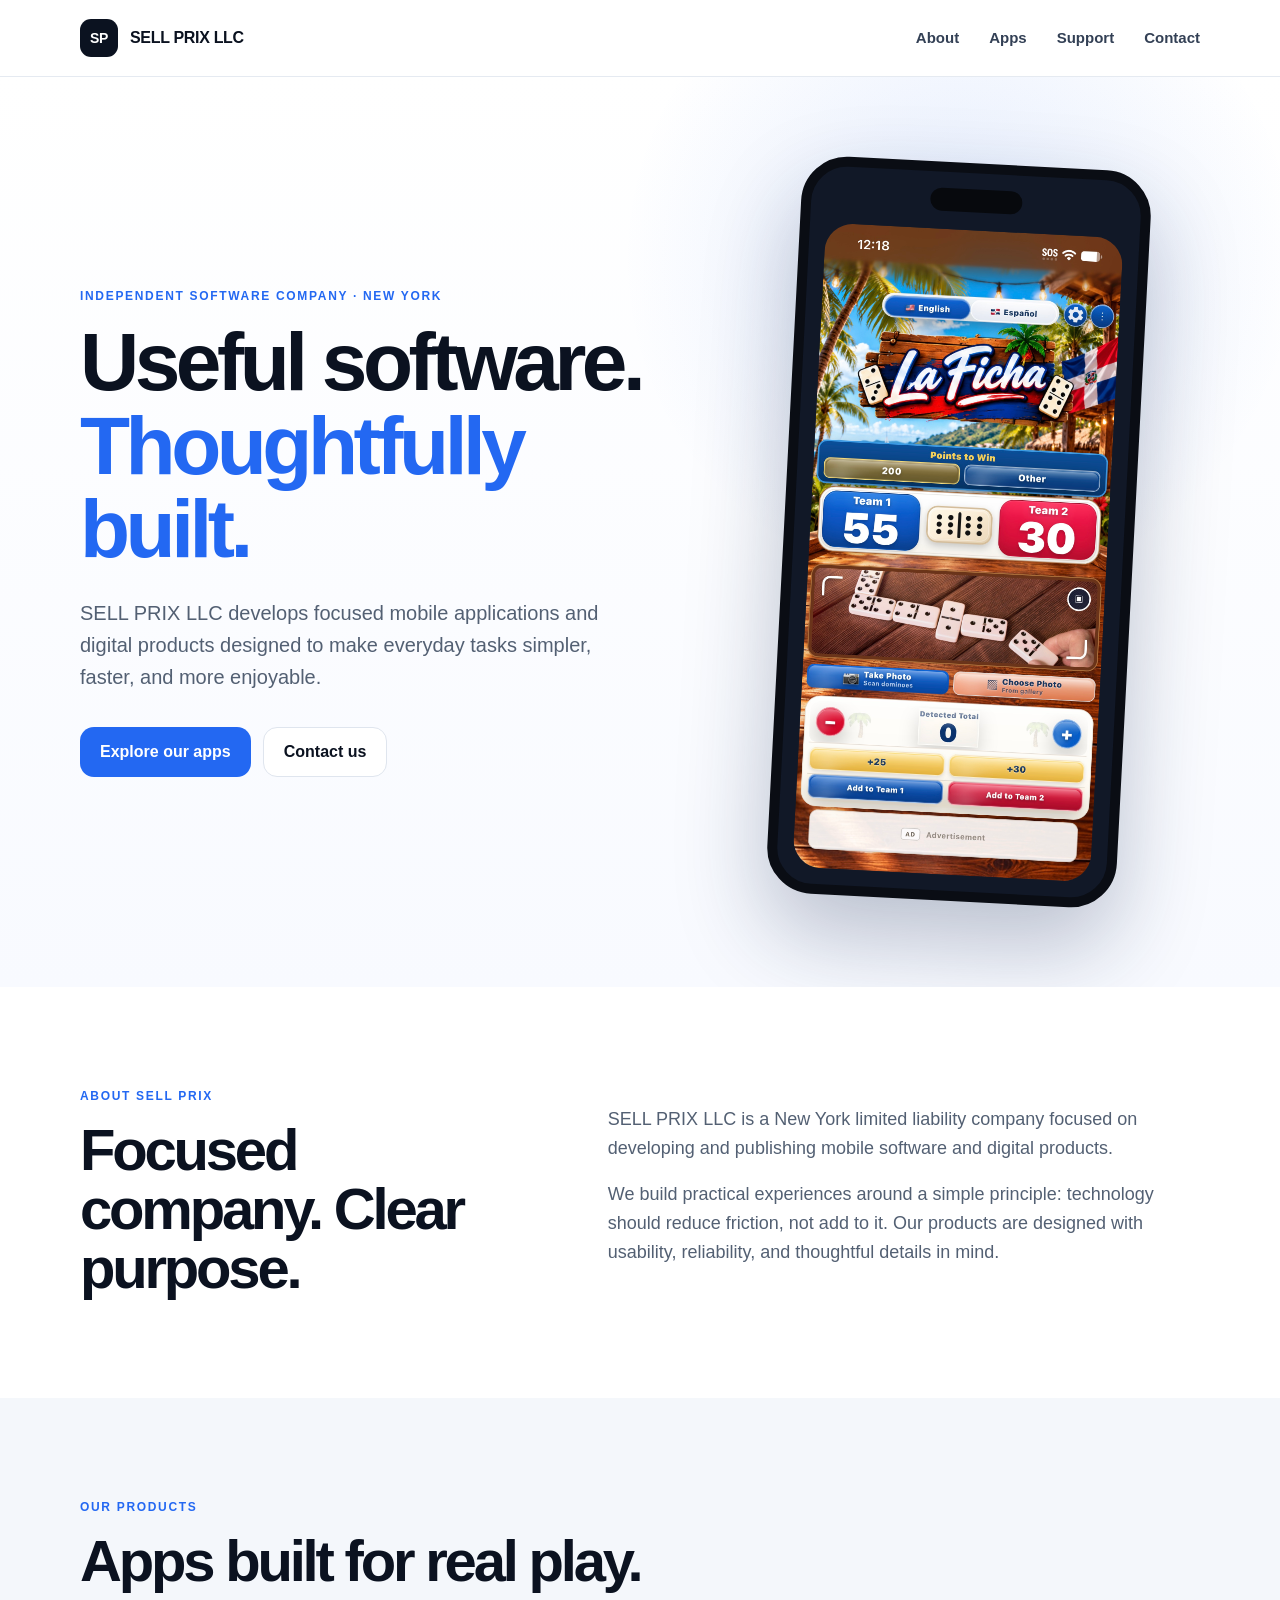
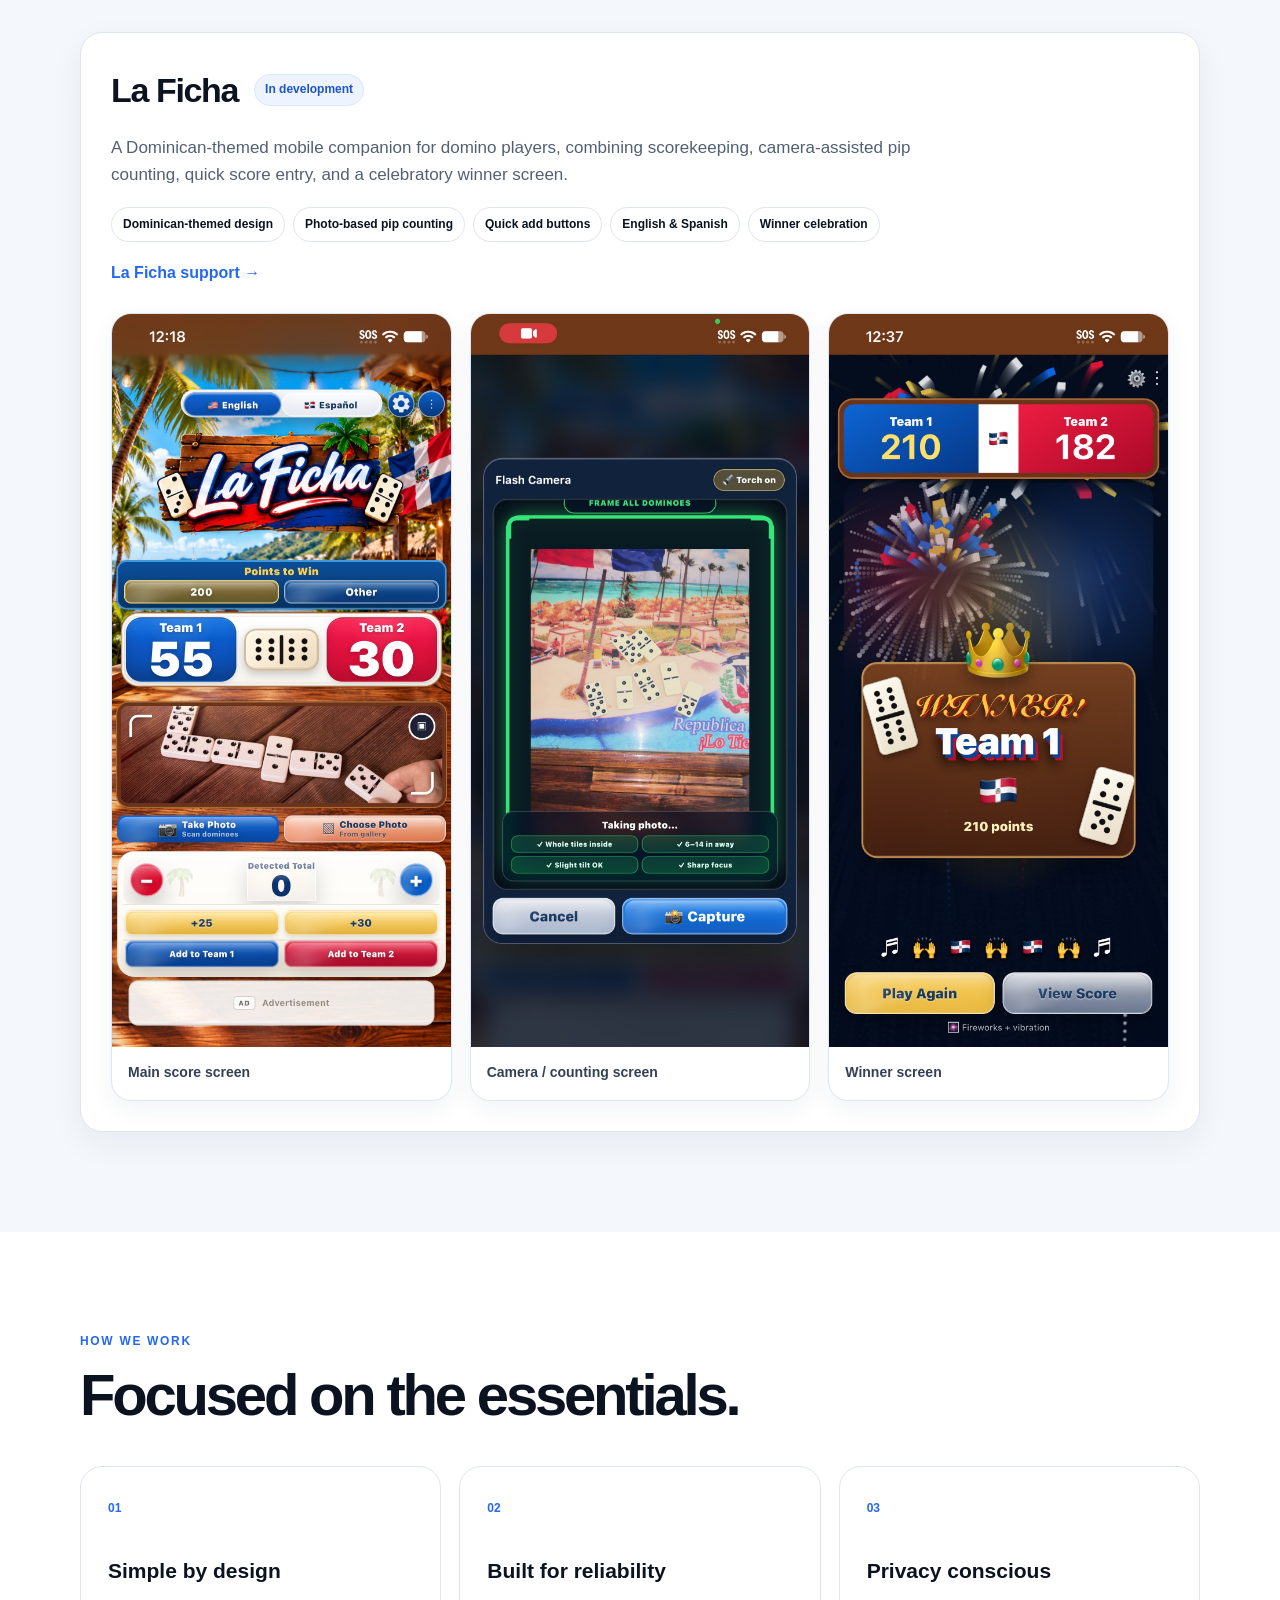
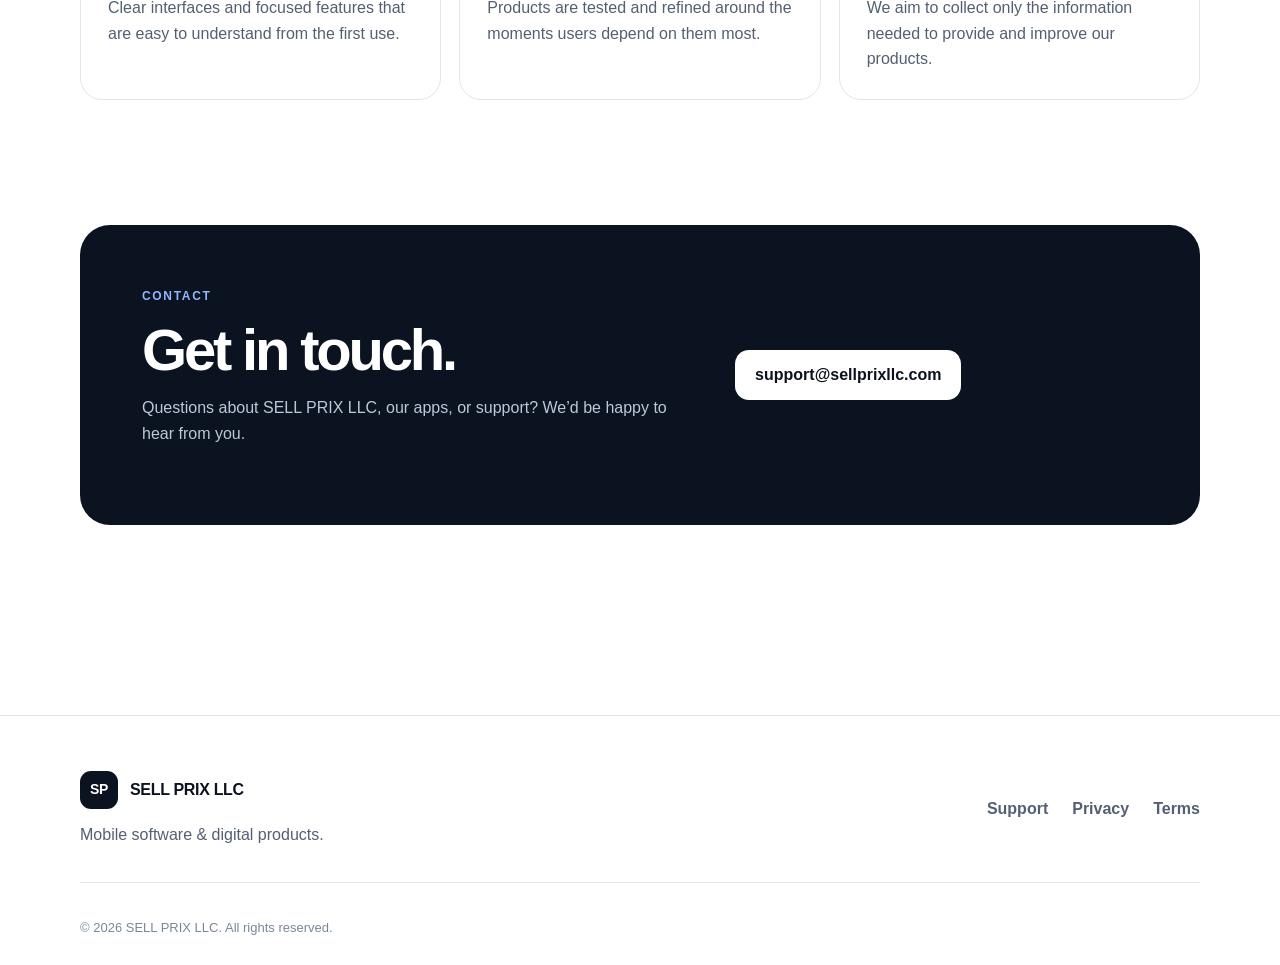
==== index.html @ 7889975c "Prepare La Ficha screenshot refresh with cache-busted image references" ====
<!doctype html>
<html lang="en">
<head>
  <meta charset="utf-8">
  <meta name="viewport" content="width=device-width, initial-scale=1">
  <meta name="description" content="SELL PRIX LLC develops focused mobile software and digital products.">
  <title>SELL PRIX LLC | Mobile Software & Digital Products</title>
  <link rel="stylesheet" href="styles.css">
</head>
<body>
  <header class="site-header">
    <div class="container nav-wrap">
      <a class="brand" href="index.html" aria-label="SELL PRIX LLC home">
        <span class="brand-mark">SP</span>
        <span>SELL PRIX LLC</span>
      </a>
      <button class="nav-toggle" aria-label="Open navigation" aria-expanded="false">☰</button>
      <nav class="nav-links" aria-label="Primary navigation">
        <a href="#about">About</a>
        <a href="#apps">Apps</a>
        <a href="support.html">Support</a>
        <a href="#contact">Contact</a>
      </nav>
    </div>
  </header>

  <main>
    <section class="hero">
      <div class="container hero-grid">
        <div>
          <p class="eyebrow">Independent software company · New York</p>
          <h1>Useful software.<br><span>Thoughtfully built.</span></h1>
          <p class="hero-copy">SELL PRIX LLC develops focused mobile applications and digital products designed to make everyday tasks simpler, faster, and more enjoyable.</p>
          <div class="hero-actions">
            <a class="button primary" href="#apps">Explore our apps</a>
            <a class="button secondary" href="#contact">Contact us</a>
          </div>
        </div>
        <div class="hero-card" aria-hidden="true">
          <div class="phone-shell">
            <div class="phone-top"></div>
            <img class="phone-screen" src="assets/la-ficha-main-score.jpeg?v=20261015" alt="La Ficha main score screen">
          </div>
        </div>
      </div>
    </section>

    <section class="section" id="about">
      <div class="container split">
        <div>
          <p class="eyebrow">About SELL PRIX</p>
          <h2>Focused company. Clear purpose.</h2>
        </div>
        <div class="prose">
          <p>SELL PRIX LLC is a New York limited liability company focused on developing and publishing mobile software and digital products.</p>
          <p>We build practical experiences around a simple principle: technology should reduce friction, not add to it. Our products are designed with usability, reliability, and thoughtful details in mind.</p>
        </div>
      </div>
    </section>

    <section class="section muted" id="apps">
      <div class="container">
        <p class="eyebrow">Our products</p>
        <h2>Apps built for real play.</h2>
        <article class="product-card product-card--full">
          <div class="product-copy">
            <div class="product-title-row">
              <h3>La Ficha</h3>
              <span class="status">In development</span>
            </div>
            <p>A Dominican-themed mobile companion for domino players, combining scorekeeping, camera-assisted pip counting, quick score entry, and a celebratory winner screen.</p>
            <div class="feature-tags">
              <span>Dominican-themed design</span>
              <span>Photo-based pip counting</span>
              <span>Quick add buttons</span>
              <span>English & Spanish</span>
              <span>Winner celebration</span>
            </div>
            <a class="text-link" href="support.html">La Ficha support →</a>
          </div>
          <div class="screenshot-grid">
            <figure class="shot-card">
              <img src="assets/la-ficha-main-score.jpeg?v=20261015" alt="La Ficha main score screen">
              <figcaption>Main score screen</figcaption>
            </figure>
            <figure class="shot-card">
              <img src="assets/la-ficha-camera.jpeg?v=20261015" alt="La Ficha camera counting screen">
              <figcaption>Camera / counting screen</figcaption>
            </figure>
            <figure class="shot-card">
              <img src="assets/la-ficha-winner.jpeg?v=20261015" alt="La Ficha winner screen">
              <figcaption>Winner screen</figcaption>
            </figure>
          </div>
        </article>
      </div>
    </section>

    <section class="section">
      <div class="container">
        <p class="eyebrow">How we work</p>
        <h2>Focused on the essentials.</h2>
        <div class="cards">
          <article class="info-card">
            <span class="card-number">01</span>
            <h3>Simple by design</h3>
            <p>Clear interfaces and focused features that are easy to understand from the first use.</p>
          </article>
          <article class="info-card">
            <span class="card-number">02</span>
            <h3>Built for reliability</h3>
            <p>Products are tested and refined around the moments users depend on them most.</p>
          </article>
          <article class="info-card">
            <span class="card-number">03</span>
            <h3>Privacy conscious</h3>
            <p>We aim to collect only the information needed to provide and improve our products.</p>
          </article>
        </div>
      </div>
    </section>

    <section class="section contact-section" id="contact">
      <div class="container contact-box">
        <div>
          <p class="eyebrow light">Contact</p>
          <h2>Get in touch.</h2>
          <p>Questions about SELL PRIX LLC, our apps, or support? We’d be happy to hear from you.</p>
        </div>
        <div class="contact-actions">
          <a class="button light-button" href="mailto:support@sellprixllc.com">support@sellprixllc.com</a>
        </div>
      </div>
    </section>
  </main>

  <footer class="site-footer">
    <div class="container footer-grid">
      <div>
        <a class="brand footer-brand" href="index.html">
          <span class="brand-mark">SP</span>
          <span>SELL PRIX LLC</span>
        </a>
        <p>Mobile software & digital products.</p>
      </div>
      <div class="footer-links">
        <a href="support.html">Support</a>
        <a href="privacy.html">Privacy</a>
        <a href="terms.html">Terms</a>
      </div>
    </div>
    <div class="container copyright">© 2026 SELL PRIX LLC. All rights reserved.</div>
  </footer>

  <script src="script.js"></script>
</body>
</html>
---- styles.css ----
:root {
  --ink: #0b1220;
  --muted-ink: #536073;
  --blue: #2368f2;
  --blue-dark: #164dc0;
  --line: #dfe5ee;
  --surface: #f4f7fb;
  --white: #ffffff;
  --radius: 22px;
}
* { box-sizing: border-box; }
html { scroll-behavior: smooth; -webkit-text-size-adjust: 100%; }
body {
  margin: 0;
  font-family: Inter, ui-sans-serif, -apple-system, BlinkMacSystemFont, "Segoe UI", sans-serif;
  color: var(--ink);
  background: var(--white);
  line-height: 1.6;
}
a { color: inherit; }
img { max-width: 100%; display: block; }
.container { width: min(1120px, calc(100% - 40px)); margin: 0 auto; }

.site-header {
  position: sticky;
  top: 0;
  z-index: 50;
  background: rgba(255,255,255,.92);
  border-bottom: 1px solid rgba(223,229,238,.8);
  backdrop-filter: blur(18px);
}
.nav-wrap { min-height: 76px; display: flex; align-items: center; justify-content: space-between; }
.brand {
  display: inline-flex; align-items: center; gap: 12px; text-decoration: none;
  font-weight: 800; letter-spacing: -.02em;
}
.brand-mark {
  width: 38px; height: 38px; border-radius: 11px; display: inline-grid; place-items: center;
  background: var(--ink); color: var(--white); font-size: 14px;
}
.nav-links { display: flex; gap: 30px; align-items: center; }
.nav-links a { text-decoration: none; color: #334055; font-weight: 650; font-size: 15px; }
.nav-links a:hover { color: var(--blue); }
.nav-toggle { display: none; border: 0; background: transparent; font-size: 25px; padding: 8px; color: var(--ink); }

.hero {
  overflow: hidden;
  background: radial-gradient(circle at 75% 20%, rgba(35,104,242,.12), transparent 28%),
              linear-gradient(180deg, #fff 0%, #f8faff 100%);
}
.hero-grid {
  min-height: 680px; display: grid; grid-template-columns: 1.08fr .92fr;
  gap: 70px; align-items: center; padding: 86px 0;
}
.eyebrow {
  margin: 0 0 14px; text-transform: uppercase; letter-spacing: .14em;
  font-size: 12px; font-weight: 800; color: var(--blue);
}
.hero h1, .section h2, .page-hero h1 {
  margin: 0; letter-spacing: -.055em; line-height: 1.02;
}
.hero h1 { max-width: 740px; font-size: clamp(48px, 7vw, 82px); }
.hero h1 span { color: var(--blue); }
.hero-copy { max-width: 680px; margin: 26px 0 0; color: var(--muted-ink); font-size: 20px; }
.hero-actions { display: flex; flex-wrap: wrap; gap: 12px; margin-top: 34px; }
.button {
  display: inline-flex; align-items: center; justify-content: center; min-height: 50px;
  padding: 0 20px; border-radius: 14px; text-decoration: none; font-weight: 750;
}
.primary { background: var(--blue); color: white; }
.secondary { background: white; border: 1px solid var(--line); color: var(--ink); }

.hero-card { display: flex; align-items: center; justify-content: center; }
.phone-shell {
  width: min(350px, 90vw); border: 10px solid #0a0d14; border-radius: 46px; padding: 16px;
  background: #111827; box-shadow: 0 40px 90px rgba(21, 39, 78, .28); transform: rotate(3deg);
}
.phone-top { width: 92px; height: 23px; border-radius: 999px; margin: 0 auto 18px; background: #07090d; }
.phone-screen {
  width: 100%;
  height: auto;
  border-radius: 28px;
  aspect-ratio: auto;
  object-fit: contain;
  object-position: top center;
  background: transparent;
}

.section { padding: 100px 0; }
.section.muted { background: var(--surface); }
.section h2 { font-size: clamp(38px, 5vw, 58px); max-width: 720px; }
.split { display: grid; grid-template-columns: .85fr 1.15fr; gap: 90px; }
.prose { color: var(--muted-ink); font-size: 18px; }

.product-card {
  margin-top: 42px; background: white; border: 1px solid var(--line); border-radius: var(--radius); padding: 30px;
  box-shadow: 0 12px 34px rgba(30,46,77,.06);
}
.product-card--full { display: grid; gap: 28px; }
.product-title-row { display: flex; gap: 16px; align-items: center; flex-wrap: wrap; }
.product-title-row h3 { margin: 0; font-size: 34px; letter-spacing: -.04em; }
.status {
  background: #edf4ff; color: #1b55c7; border: 1px solid #d9e7ff;
  border-radius: 999px; padding: 5px 10px; font-size: 12px; font-weight: 800;
}
.product-copy > p { color: var(--muted-ink); max-width: 800px; font-size: 17px; }
.feature-tags { display: flex; flex-wrap: wrap; gap: 8px; margin: 18px 0; }
.feature-tags span {
  border: 1px solid var(--line); border-radius: 999px; padding: 7px 11px;
  font-size: 12px; font-weight: 700;
}
.text-link { color: var(--blue); text-decoration: none; font-weight: 800; }

.screenshot-grid {
  display: grid;
  grid-template-columns: repeat(3, 1fr);
  gap: 18px;
}
.shot-card {
  margin: 0;
  background: #fff;
  border: 1px solid var(--line);
  border-radius: 20px;
  overflow: hidden;
  box-shadow: 0 8px 24px rgba(30,46,77,.06);
}
.shot-card img {
  width: 100%;
  height: auto;
  aspect-ratio: auto;
  object-fit: contain;
  object-position: top center;
  background: transparent;
}
.shot-card figcaption {
  padding: 14px 16px 16px;
  font-weight: 700;
  font-size: 14px;
  color: #334055;
}

.cards { margin-top: 42px; display: grid; grid-template-columns: repeat(3, 1fr); gap: 18px; }
.info-card { border: 1px solid var(--line); border-radius: var(--radius); padding: 27px; }
.card-number { font-size: 12px; font-weight: 850; color: var(--blue); }
.info-card h3 { margin: 34px 0 8px; font-size: 21px; }
.info-card p { margin: 0; color: var(--muted-ink); }

.contact-section { padding-top: 25px; }
.contact-box {
  display: grid; grid-template-columns: 1.15fr .85fr; gap: 48px; align-items: center;
  padding: 62px; border-radius: 30px; background: var(--ink); color: white;
}
.contact-box h2 { color: white; }
.contact-box p { color: #bec8d8; max-width: 610px; }
.eyebrow.light { color: #8fb7ff; }
.contact-actions { display: flex; flex-direction: column; align-items: flex-start; gap: 10px; }
.light-button { background: white; color: var(--ink); }
.contact-note { font-size: 12px; margin: 0; }

.site-footer { margin-top: 90px; padding: 55px 0 26px; border-top: 1px solid var(--line); }
.footer-grid { display: flex; justify-content: space-between; gap: 30px; }
.footer-brand { margin-bottom: 13px; }
.footer-grid p { color: var(--muted-ink); margin: 0; }
.footer-links { display: flex; gap: 24px; align-items: center; }
.footer-links a { color: var(--muted-ink); text-decoration: none; font-weight: 650; }
.copyright {
  padding-top: 35px; margin-top: 35px; border-top: 1px solid var(--line);
  color: #7b8798; font-size: 13px;
}

.page-hero { padding: 90px 0 55px; background: linear-gradient(180deg, #f8faff, #fff); }
.page-hero h1 { font-size: clamp(44px, 6vw, 70px); }
.page-hero p { max-width: 720px; color: var(--muted-ink); font-size: 18px; }
.content-page { padding: 45px 0 90px; }
.content-narrow { max-width: 820px; }
.content-narrow h2 { margin-top: 48px; font-size: 27px; letter-spacing: -.025em; }
.content-narrow p, .content-narrow li { color: #465367; }
.meta { font-size: 13px !important; color: #7b8798 !important; }
.support-grid { display: grid; grid-template-columns: repeat(2, 1fr); gap: 18px; margin-top: 34px; }
.support-card { border: 1px solid var(--line); border-radius: var(--radius); padding: 28px; }
.support-card h3 { margin-top: 0; }
.support-card p { margin-bottom: 0; color: var(--muted-ink); }

@media (max-width: 980px) {
  .screenshot-grid { grid-template-columns: 1fr; }
}

@media (max-width: 820px) {
  .nav-toggle { display: block; }
  .nav-links {
    display: none; position: absolute; top: 76px; left: 0; right: 0;
    flex-direction: column; align-items: flex-start; gap: 0; background: white;
    border-bottom: 1px solid var(--line); padding: 8px 20px 18px;
  }
  .nav-links.open { display: flex; }
  .nav-links a { width: 100%; padding: 12px 0; }
  .hero-grid { grid-template-columns: 1fr; min-height: auto; gap: 65px; padding: 70px 0; }
  .phone-shell { transform: none; }
  .split, .contact-box { grid-template-columns: 1fr; gap: 28px; }
  .cards { grid-template-columns: 1fr; }
  .contact-box { padding: 38px 28px; }
  .footer-grid { flex-direction: column; }
  .footer-links { flex-wrap: wrap; }
  .support-grid { grid-template-columns: 1fr; }
}
@media (max-width: 520px) {
  .container { width: min(100% - 28px, 1120px); }
  .hero h1 { font-size: 47px; }
  .hero-copy { font-size: 18px; }
  .section { padding: 76px 0; }
  .section h2 { font-size: 39px; }
  .product-card { padding: 20px; }
  .contact-box { width: min(100% - 20px, 1120px); }
}
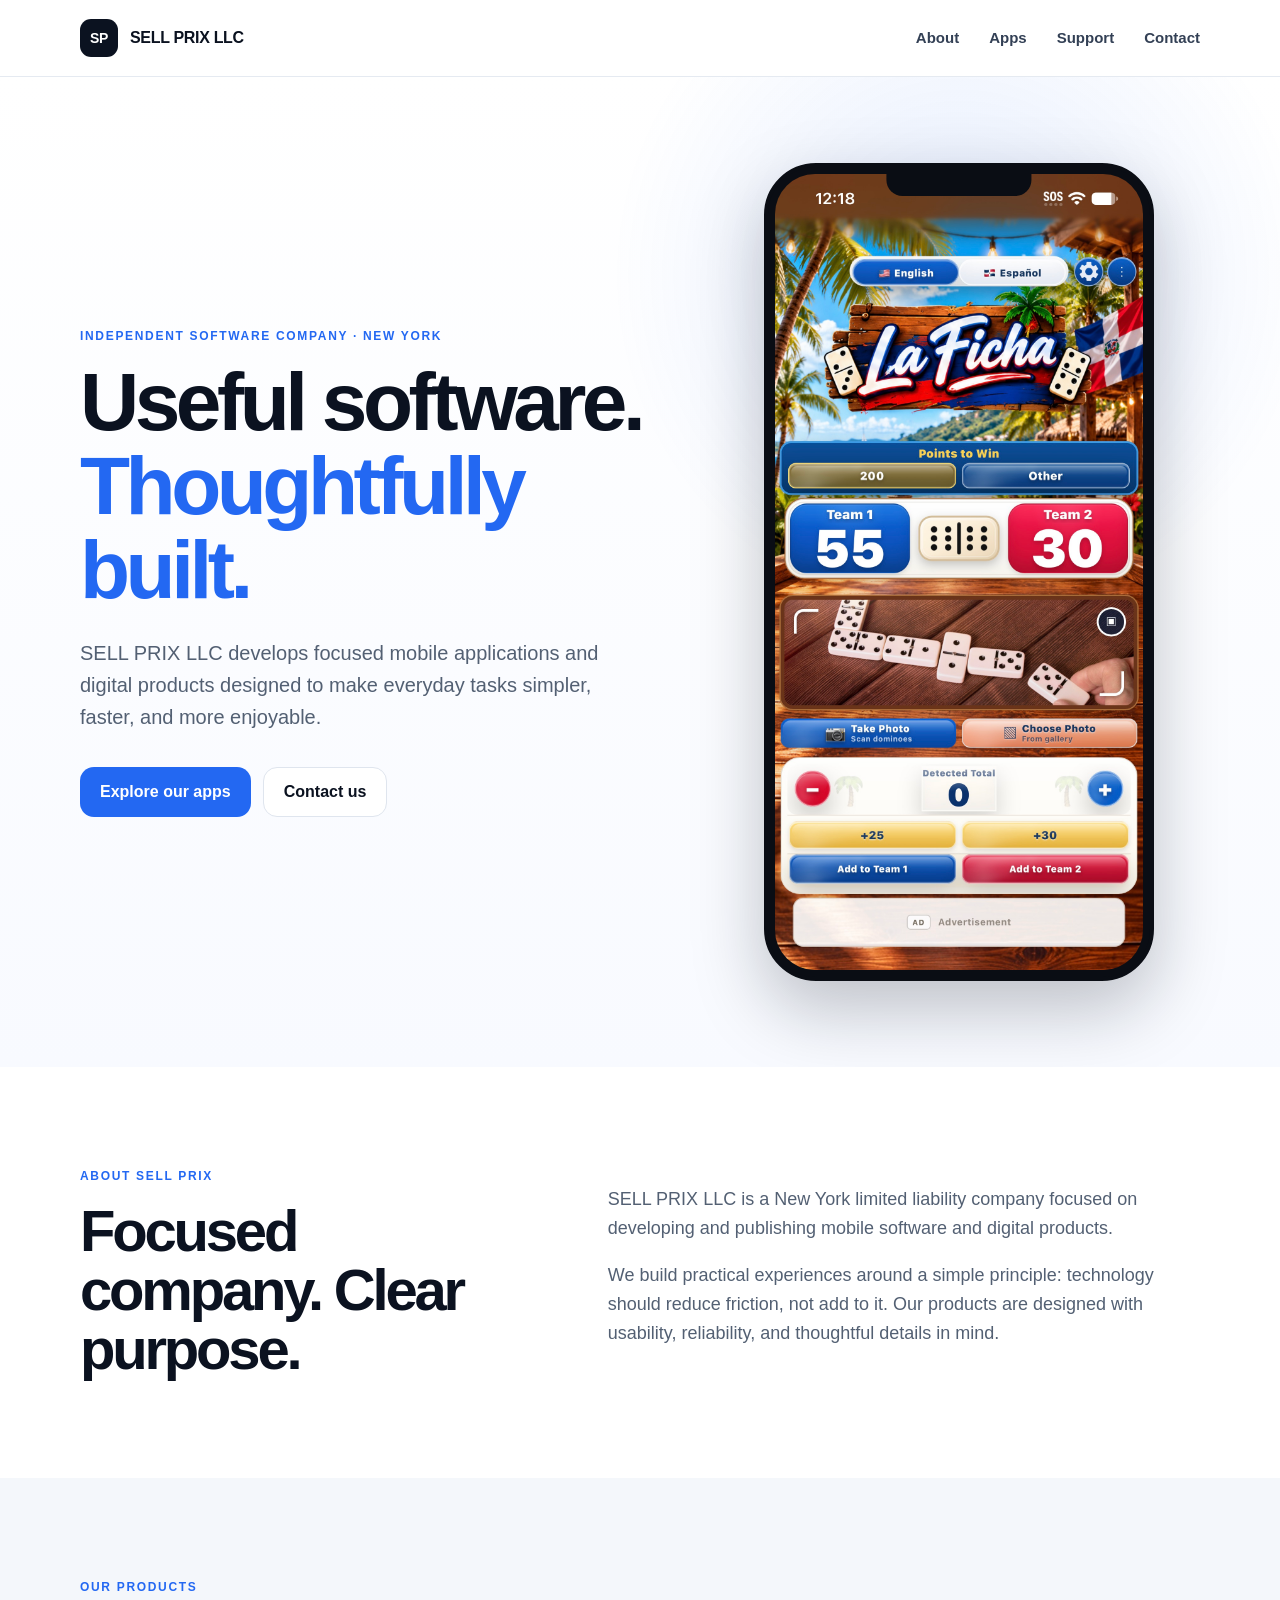
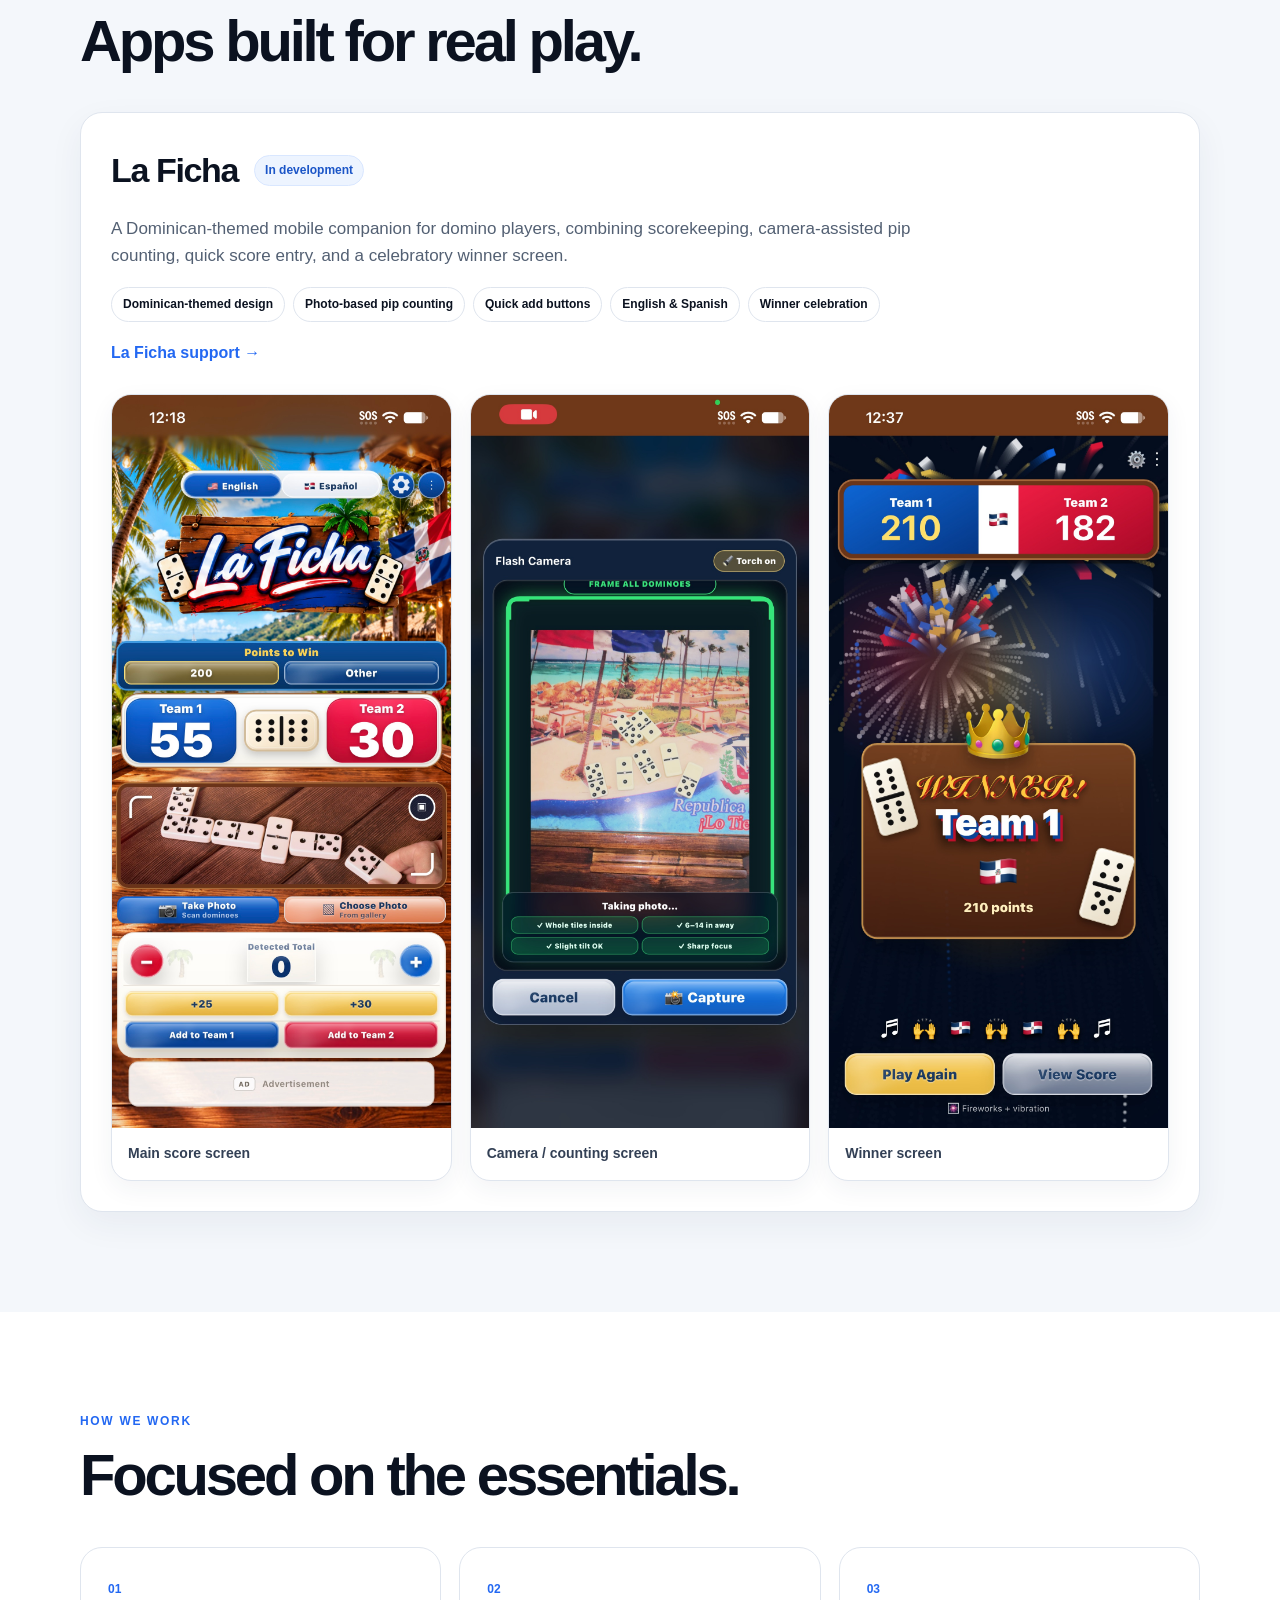
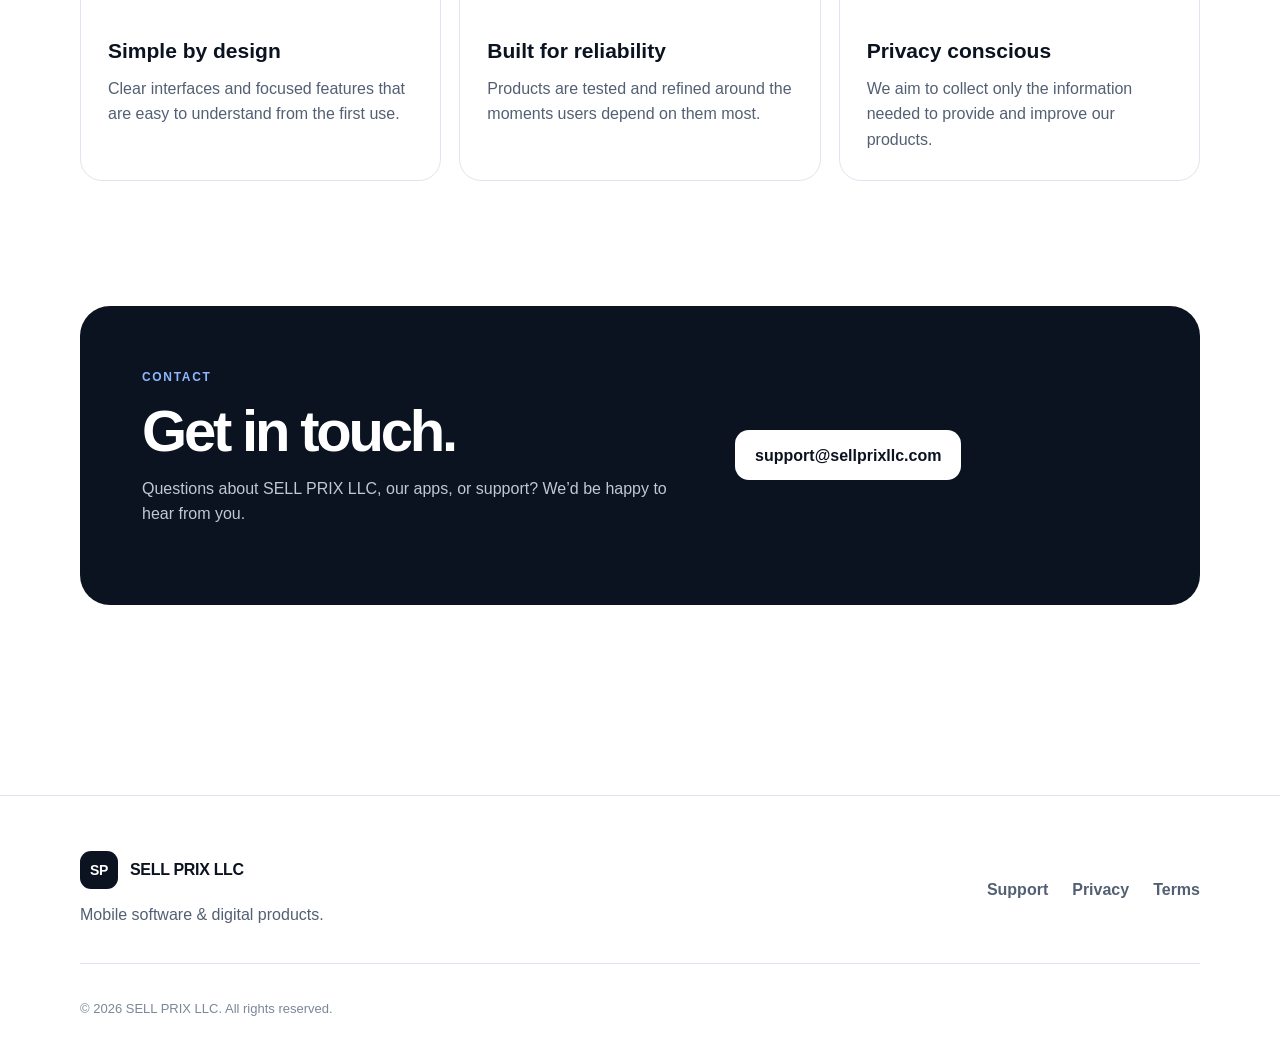
==== commit d6f9b683: "Refresh mobile CSS for improved iPhone app preview" ====
--- a/index.html
+++ b/index.html
@@ -5,7 +5,7 @@
   <meta name="viewport" content="width=device-width, initial-scale=1">
   <meta name="description" content="SELL PRIX LLC develops focused mobile software and digital products.">
   <title>SELL PRIX LLC | Mobile Software & Digital Products</title>
-  <link rel="stylesheet" href="styles.css">
+  <link rel="stylesheet" href="styles.css?v=iphone-fit-20261015">
 </head>
 <body>
   <header class="site-header">
--- a/styles.css
+++ b/styles.css
@@ -70,19 +70,40 @@
 .primary { background: var(--blue); color: white; }
 .secondary { background: white; border: 1px solid var(--line); color: var(--ink); }
 
-.hero-card { display: flex; align-items: center; justify-content: center; }
+/* iPhone preview: image fills the screen, with no artificial top or bottom gap. */
+.hero-card { display: flex; align-items: center; justify-content: center; min-width: 0; }
 .phone-shell {
-  width: min(350px, 90vw); border: 10px solid #0a0d14; border-radius: 46px; padding: 16px;
-  background: #111827; box-shadow: 0 40px 90px rgba(21, 39, 78, .28); transform: rotate(3deg);
-}
-.phone-top { width: 92px; height: 23px; border-radius: 999px; margin: 0 auto 18px; background: #07090d; }
+  position: relative;
+  width: min(390px, calc(100vw - 36px));
+  padding: 7px;
+  border: 4px solid #0a0d14;
+  border-radius: 52px;
+  background: #0a0d14;
+  box-shadow: 0 28px 70px rgba(11, 18, 32, .25);
+  overflow: hidden;
+  transform: none;
+}
+.phone-top {
+  position: absolute;
+  z-index: 2;
+  top: 7px;
+  left: 50%;
+  width: 38%;
+  height: 22px;
+  margin: 0;
+  transform: translateX(-50%);
+  border-radius: 0 0 16px 16px;
+  background: #0a0d14;
+  pointer-events: none;
+}
 .phone-screen {
+  display: block;
   width: 100%;
+  max-width: none;
   height: auto;
-  border-radius: 28px;
-  aspect-ratio: auto;
+  border-radius: 40px;
   object-fit: contain;
-  object-position: top center;
+  object-position: center;
   background: transparent;
 }
 
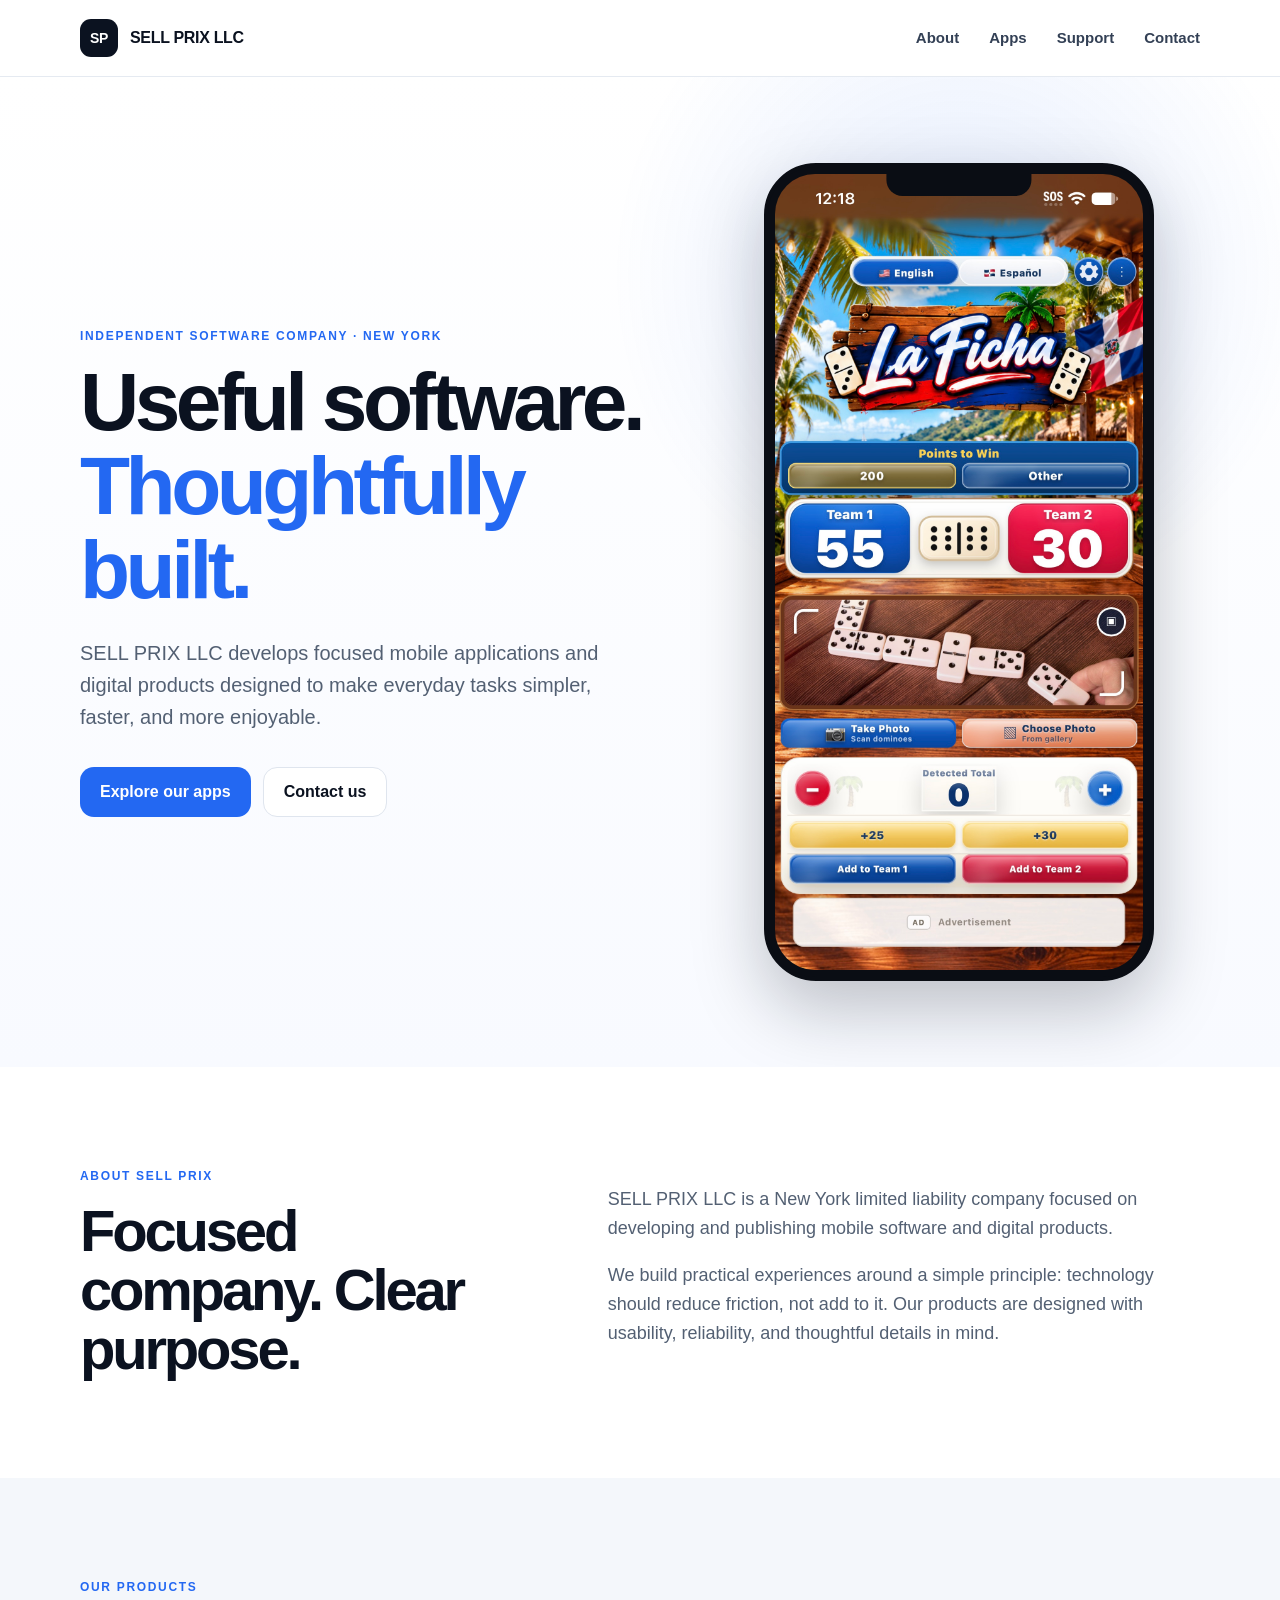
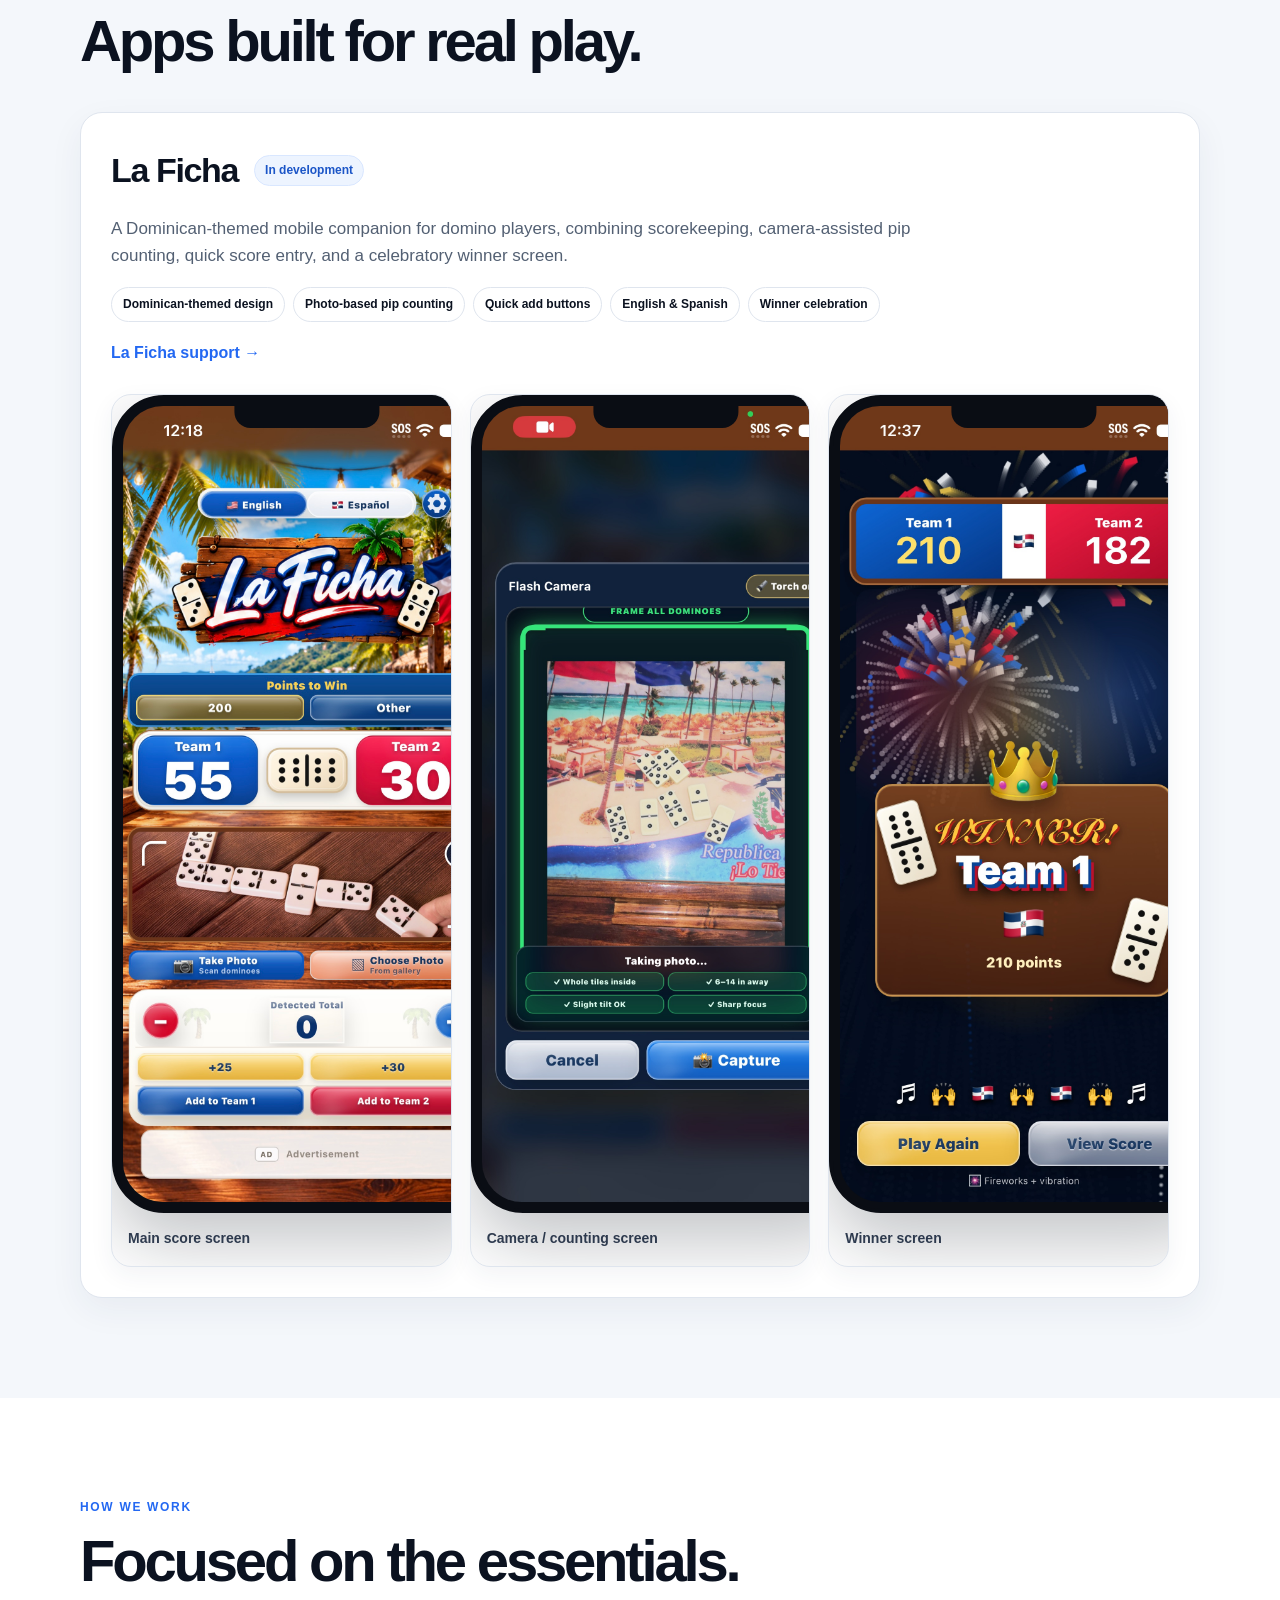
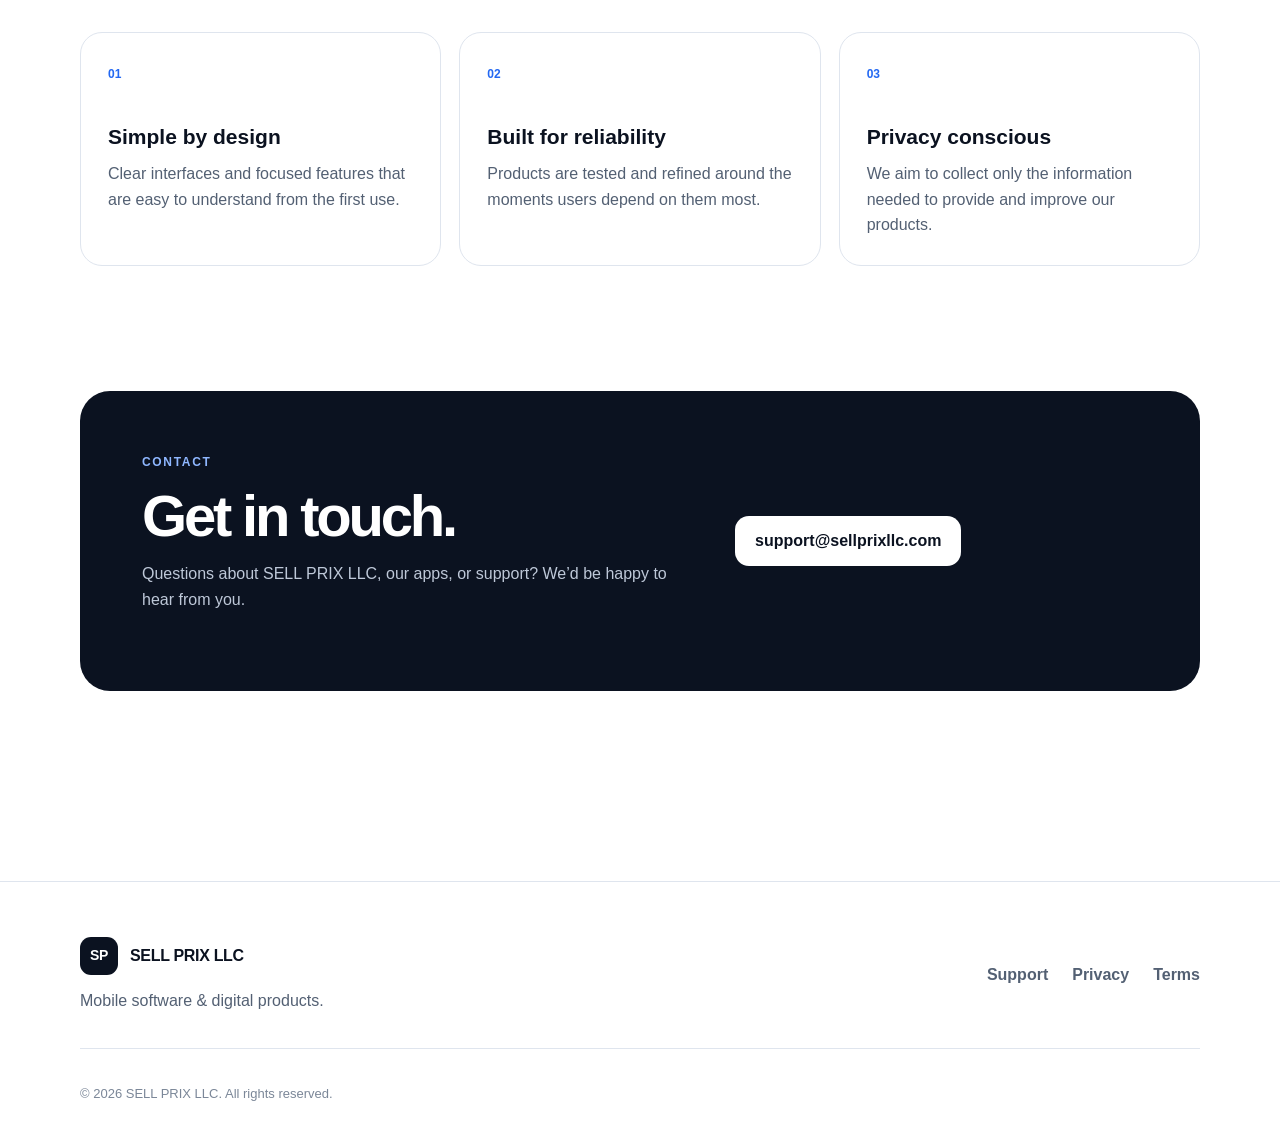
==== commit d65d85e4: "Apply matching iPhone frames to La Ficha screenshot gallery" ====
--- a/index.html
+++ b/index.html
@@ -5,7 +5,7 @@
   <meta name="viewport" content="width=device-width, initial-scale=1">
   <meta name="description" content="SELL PRIX LLC develops focused mobile software and digital products.">
   <title>SELL PRIX LLC | Mobile Software & Digital Products</title>
-  <link rel="stylesheet" href="styles.css?v=iphone-fit-20261015">
+  <link rel="stylesheet" href="styles.css?v=iphone-gallery-20261015">
 </head>
 <body>
   <header class="site-header">
@@ -80,15 +80,24 @@
           </div>
           <div class="screenshot-grid">
             <figure class="shot-card">
-              <img src="assets/la-ficha-main-score.jpeg?v=20261015" alt="La Ficha main score screen">
+              <div class="phone-shell shot-phone">
+                <div class="phone-top" aria-hidden="true"></div>
+                <img class="phone-screen" src="assets/la-ficha-main-score.jpeg?v=20261015" alt="La Ficha main score screen">
+              </div>
               <figcaption>Main score screen</figcaption>
             </figure>
             <figure class="shot-card">
-              <img src="assets/la-ficha-camera.jpeg?v=20261015" alt="La Ficha camera counting screen">
+              <div class="phone-shell shot-phone">
+                <div class="phone-top" aria-hidden="true"></div>
+                <img class="phone-screen" src="assets/la-ficha-camera.jpeg?v=20261015" alt="La Ficha camera counting screen">
+              </div>
               <figcaption>Camera / counting screen</figcaption>
             </figure>
             <figure class="shot-card">
-              <img src="assets/la-ficha-winner.jpeg?v=20261015" alt="La Ficha winner screen">
+              <div class="phone-shell shot-phone">
+                <div class="phone-top" aria-hidden="true"></div>
+                <img class="phone-screen" src="assets/la-ficha-winner.jpeg?v=20261015" alt="La Ficha winner screen">
+              </div>
               <figcaption>Winner screen</figcaption>
             </figure>
           </div>
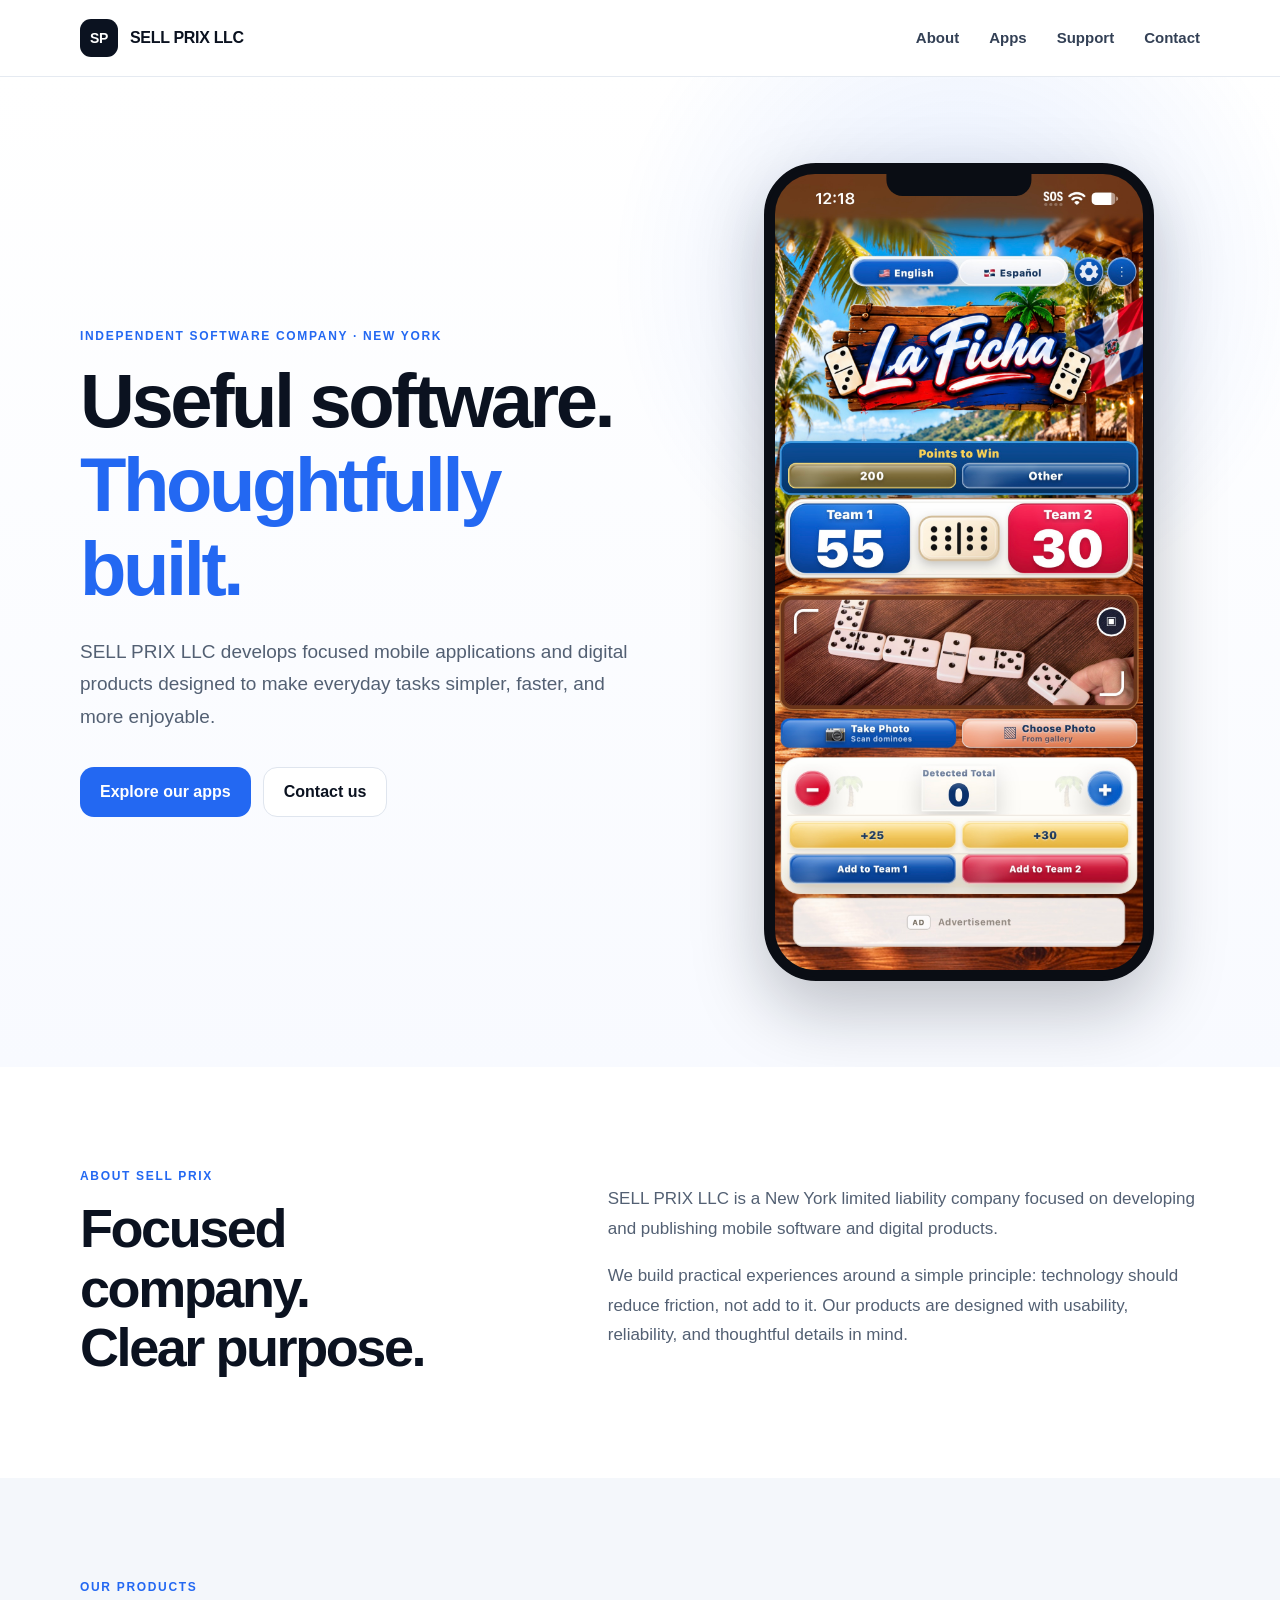
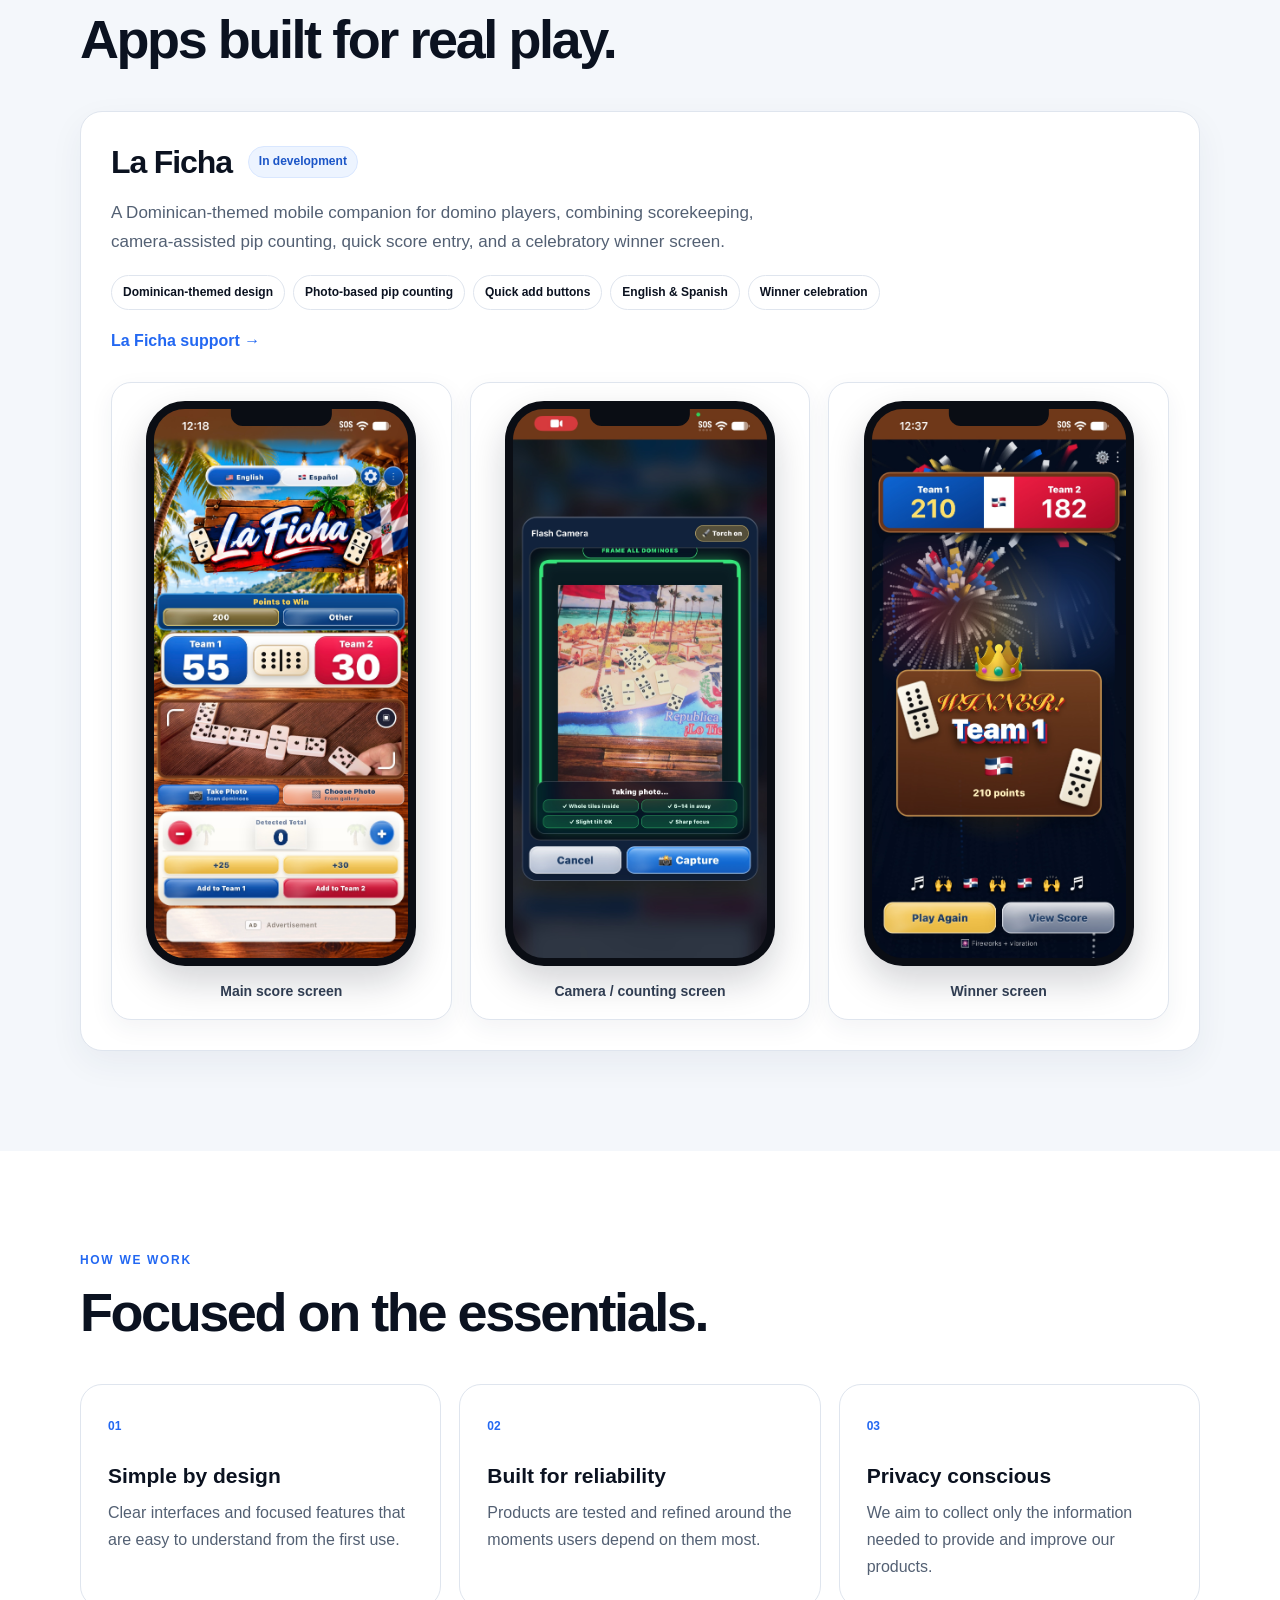
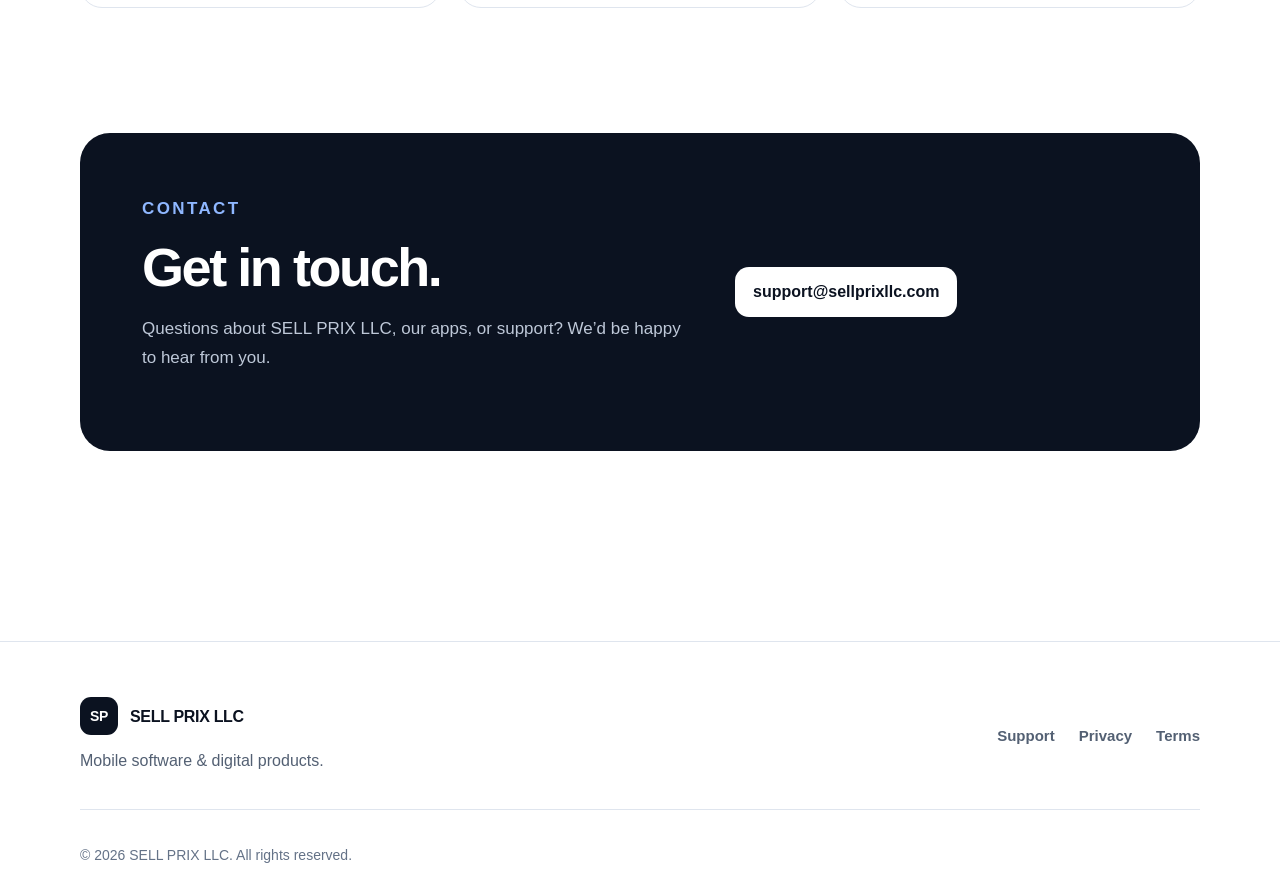
==== commit ac87a691: "Apply consistent typography stylesheet across all Sell Prix pages" ====
--- a/index.html
+++ b/index.html
@@ -5,7 +5,7 @@
   <meta name="viewport" content="width=device-width, initial-scale=1">
   <meta name="description" content="SELL PRIX LLC develops focused mobile software and digital products.">
   <title>SELL PRIX LLC | Mobile Software & Digital Products</title>
-  <link rel="stylesheet" href="styles.css?v=iphone-gallery-20261015">
+  <link rel="stylesheet" href="styles.css?v=type-polish-20261015">
 </head>
 <body>
   <header class="site-header">
--- a/styles.css
+++ b/styles.css
@@ -9,7 +9,7 @@
   --radius: 22px;
 }
 * { box-sizing: border-box; }
-html { scroll-behavior: smooth; -webkit-text-size-adjust: 100%; }
+html { scroll-behavior: smooth; scroll-padding-top: 96px; -webkit-text-size-adjust: 100%; }
 body {
   margin: 0;
   font-family: Inter, ui-sans-serif, -apple-system, BlinkMacSystemFont, "Segoe UI", sans-serif;
@@ -18,6 +18,7 @@
   line-height: 1.6;
 }
 a { color: inherit; }
+h1, h2, h3 { text-wrap: balance; }
 img { max-width: 100%; display: block; }
 .container { width: min(1120px, calc(100% - 40px)); margin: 0 auto; }
 
@@ -32,7 +33,7 @@
 .nav-wrap { min-height: 76px; display: flex; align-items: center; justify-content: space-between; }
 .brand {
   display: inline-flex; align-items: center; gap: 12px; text-decoration: none;
-  font-weight: 800; letter-spacing: -.02em;
+  font-weight: 800; letter-spacing: -.02em; line-height: 1.2;
 }
 .brand-mark {
   width: 38px; height: 38px; border-radius: 11px; display: inline-grid; place-items: center;
@@ -54,14 +55,14 @@
 }
 .eyebrow {
   margin: 0 0 14px; text-transform: uppercase; letter-spacing: .14em;
-  font-size: 12px; font-weight: 800; color: var(--blue);
+  font-size: 12px; font-weight: 800; color: var(--blue); line-height: 1.5;
 }
 .hero h1, .section h2, .page-hero h1 {
-  margin: 0; letter-spacing: -.055em; line-height: 1.02;
-}
-.hero h1 { max-width: 740px; font-size: clamp(48px, 7vw, 82px); }
+  margin: 0; letter-spacing: -.045em; line-height: 1.1;
+}
+.hero h1 { max-width: 740px; font-size: clamp(42px, 6.6vw, 76px); }
 .hero h1 span { color: var(--blue); }
-.hero-copy { max-width: 680px; margin: 26px 0 0; color: var(--muted-ink); font-size: 20px; }
+.hero-copy { max-width: 62ch; margin: 26px 0 0; color: var(--muted-ink); font-size: clamp(17px, 1.7vw, 19px); line-height: 1.7; }
 .hero-actions { display: flex; flex-wrap: wrap; gap: 12px; margin-top: 34px; }
 .button {
   display: inline-flex; align-items: center; justify-content: center; min-height: 50px;
@@ -109,9 +110,9 @@
 
 .section { padding: 100px 0; }
 .section.muted { background: var(--surface); }
-.section h2 { font-size: clamp(38px, 5vw, 58px); max-width: 720px; }
+.section h2 { font-size: clamp(34px, 4.6vw, 54px); max-width: 720px; }
 .split { display: grid; grid-template-columns: .85fr 1.15fr; gap: 90px; }
-.prose { color: var(--muted-ink); font-size: 18px; }
+.prose { color: var(--muted-ink); font-size: 17px; line-height: 1.75; }
 
 .product-card {
   margin-top: 42px; background: white; border: 1px solid var(--line); border-radius: var(--radius); padding: 30px;
@@ -119,12 +120,12 @@
 }
 .product-card--full { display: grid; gap: 28px; }
 .product-title-row { display: flex; gap: 16px; align-items: center; flex-wrap: wrap; }
-.product-title-row h3 { margin: 0; font-size: 34px; letter-spacing: -.04em; }
+.product-title-row h3 { margin: 0; font-size: 32px; letter-spacing: -.035em; line-height: 1.25; }
 .status {
   background: #edf4ff; color: #1b55c7; border: 1px solid #d9e7ff;
   border-radius: 999px; padding: 5px 10px; font-size: 12px; font-weight: 800;
 }
-.product-copy > p { color: var(--muted-ink); max-width: 800px; font-size: 17px; }
+.product-copy > p { color: var(--muted-ink); max-width: 75ch; font-size: 17px; line-height: 1.7; }
 .feature-tags { display: flex; flex-wrap: wrap; gap: 8px; margin: 18px 0; }
 .feature-tags span {
   border: 1px solid var(--line); border-radius: 999px; padding: 7px 11px;
@@ -160,11 +161,40 @@
   color: #334055;
 }
 
+/* Match the homepage iPhone mockup on all three La Ficha gallery screenshots. */
+.shot-card {
+  display: flex;
+  flex-direction: column;
+  align-items: center;
+  padding: 18px 12px 0;
+  min-width: 0;
+}
+.shot-phone.phone-shell {
+  width: min(100%, 270px);
+  padding: 5px;
+  border-width: 3px;
+  border-radius: 39px;
+  box-shadow: 0 16px 36px rgba(11, 18, 32, .18);
+  flex: 0 0 auto;
+}
+.shot-phone .phone-top {
+  top: 5px;
+  height: 17px;
+  border-radius: 0 0 12px 12px;
+}
+.shot-phone .phone-screen {
+  border-radius: 31px;
+}
+.shot-card figcaption {
+  width: 100%;
+  text-align: center;
+}
+
 .cards { margin-top: 42px; display: grid; grid-template-columns: repeat(3, 1fr); gap: 18px; }
 .info-card { border: 1px solid var(--line); border-radius: var(--radius); padding: 27px; }
 .card-number { font-size: 12px; font-weight: 850; color: var(--blue); }
-.info-card h3 { margin: 34px 0 8px; font-size: 21px; }
-.info-card p { margin: 0; color: var(--muted-ink); }
+.info-card h3 { margin: 24px 0 10px; font-size: 21px; line-height: 1.3; }
+.info-card p { margin: 0; color: var(--muted-ink); font-size: 16px; line-height: 1.7; }
 
 .contact-section { padding-top: 25px; }
 .contact-box {
@@ -172,35 +202,35 @@
   padding: 62px; border-radius: 30px; background: var(--ink); color: white;
 }
 .contact-box h2 { color: white; }
-.contact-box p { color: #bec8d8; max-width: 610px; }
+.contact-box p { color: #bec8d8; max-width: 60ch; font-size: 17px; line-height: 1.7; }
 .eyebrow.light { color: #8fb7ff; }
-.contact-actions { display: flex; flex-direction: column; align-items: flex-start; gap: 10px; }
-.light-button { background: white; color: var(--ink); }
+.contact-actions { display: flex; flex-direction: column; align-items: flex-start; gap: 10px; min-width: 0; }
+.light-button { background: white; color: var(--ink); max-width: 100%; padding: 12px 18px; min-width: 0; font-size: 16px; line-height: 1.4; text-align: center; white-space: normal; overflow-wrap: anywhere; }
 .contact-note { font-size: 12px; margin: 0; }
 
 .site-footer { margin-top: 90px; padding: 55px 0 26px; border-top: 1px solid var(--line); }
 .footer-grid { display: flex; justify-content: space-between; gap: 30px; }
 .footer-brand { margin-bottom: 13px; }
 .footer-grid p { color: var(--muted-ink); margin: 0; }
-.footer-links { display: flex; gap: 24px; align-items: center; }
+.footer-links { display: flex; gap: 24px; align-items: center; flex-wrap: wrap; font-size: 15px; line-height: 1.5; }
 .footer-links a { color: var(--muted-ink); text-decoration: none; font-weight: 650; }
 .copyright {
   padding-top: 35px; margin-top: 35px; border-top: 1px solid var(--line);
-  color: #7b8798; font-size: 13px;
+  color: #647287; font-size: 14px; line-height: 1.5;
 }
 
 .page-hero { padding: 90px 0 55px; background: linear-gradient(180deg, #f8faff, #fff); }
-.page-hero h1 { font-size: clamp(44px, 6vw, 70px); }
-.page-hero p { max-width: 720px; color: var(--muted-ink); font-size: 18px; }
+.page-hero h1 { font-size: clamp(38px, 5.2vw, 66px); }
+.page-hero p { max-width: 67ch; color: var(--muted-ink); font-size: clamp(16px, 1.6vw, 18px); line-height: 1.7; }
 .content-page { padding: 45px 0 90px; }
-.content-narrow { max-width: 820px; }
-.content-narrow h2 { margin-top: 48px; font-size: 27px; letter-spacing: -.025em; }
-.content-narrow p, .content-narrow li { color: #465367; }
-.meta { font-size: 13px !important; color: #7b8798 !important; }
+.content-narrow { max-width: 760px; }
+.content-narrow h2 { margin: 44px 0 12px; font-size: clamp(22px, 2.4vw, 26px); line-height: 1.3; letter-spacing: -.02em; }
+.content-narrow p, .content-narrow li { color: #465367; font-size: 16px; line-height: 1.75; overflow-wrap: anywhere; }
+.meta { font-size: 14px !important; color: #647287 !important; }
 .support-grid { display: grid; grid-template-columns: repeat(2, 1fr); gap: 18px; margin-top: 34px; }
 .support-card { border: 1px solid var(--line); border-radius: var(--radius); padding: 28px; }
-.support-card h3 { margin-top: 0; }
-.support-card p { margin-bottom: 0; color: var(--muted-ink); }
+.support-card h3 { margin: 0 0 12px; font-size: 22px; line-height: 1.3; }
+.support-card p { margin: 0; color: var(--muted-ink); font-size: 16px; line-height: 1.7; overflow-wrap: anywhere; }
 
 @media (max-width: 980px) {
   .screenshot-grid { grid-template-columns: 1fr; }
@@ -226,10 +256,13 @@
 }
 @media (max-width: 520px) {
   .container { width: min(100% - 28px, 1120px); }
-  .hero h1 { font-size: 47px; }
-  .hero-copy { font-size: 18px; }
+  .hero h1 { font-size: clamp(36px, 10.1vw, 47px); }
+  .hero-copy { font-size: 17px; }
   .section { padding: 76px 0; }
-  .section h2 { font-size: 39px; }
+  .section h2 { font-size: clamp(31px, 8.3vw, 39px); }
   .product-card { padding: 20px; }
-  .contact-box { width: min(100% - 20px, 1120px); }
-}
+  .contact-box { width: min(100% - 20px, 1120px); padding: 34px 24px; }
+  .page-hero { padding: 64px 0 42px; }
+  .page-hero h1 { font-size: clamp(34px, 9vw, 42px); }
+  .content-narrow h2 { margin-top: 34px; font-size: 23px; }
+}
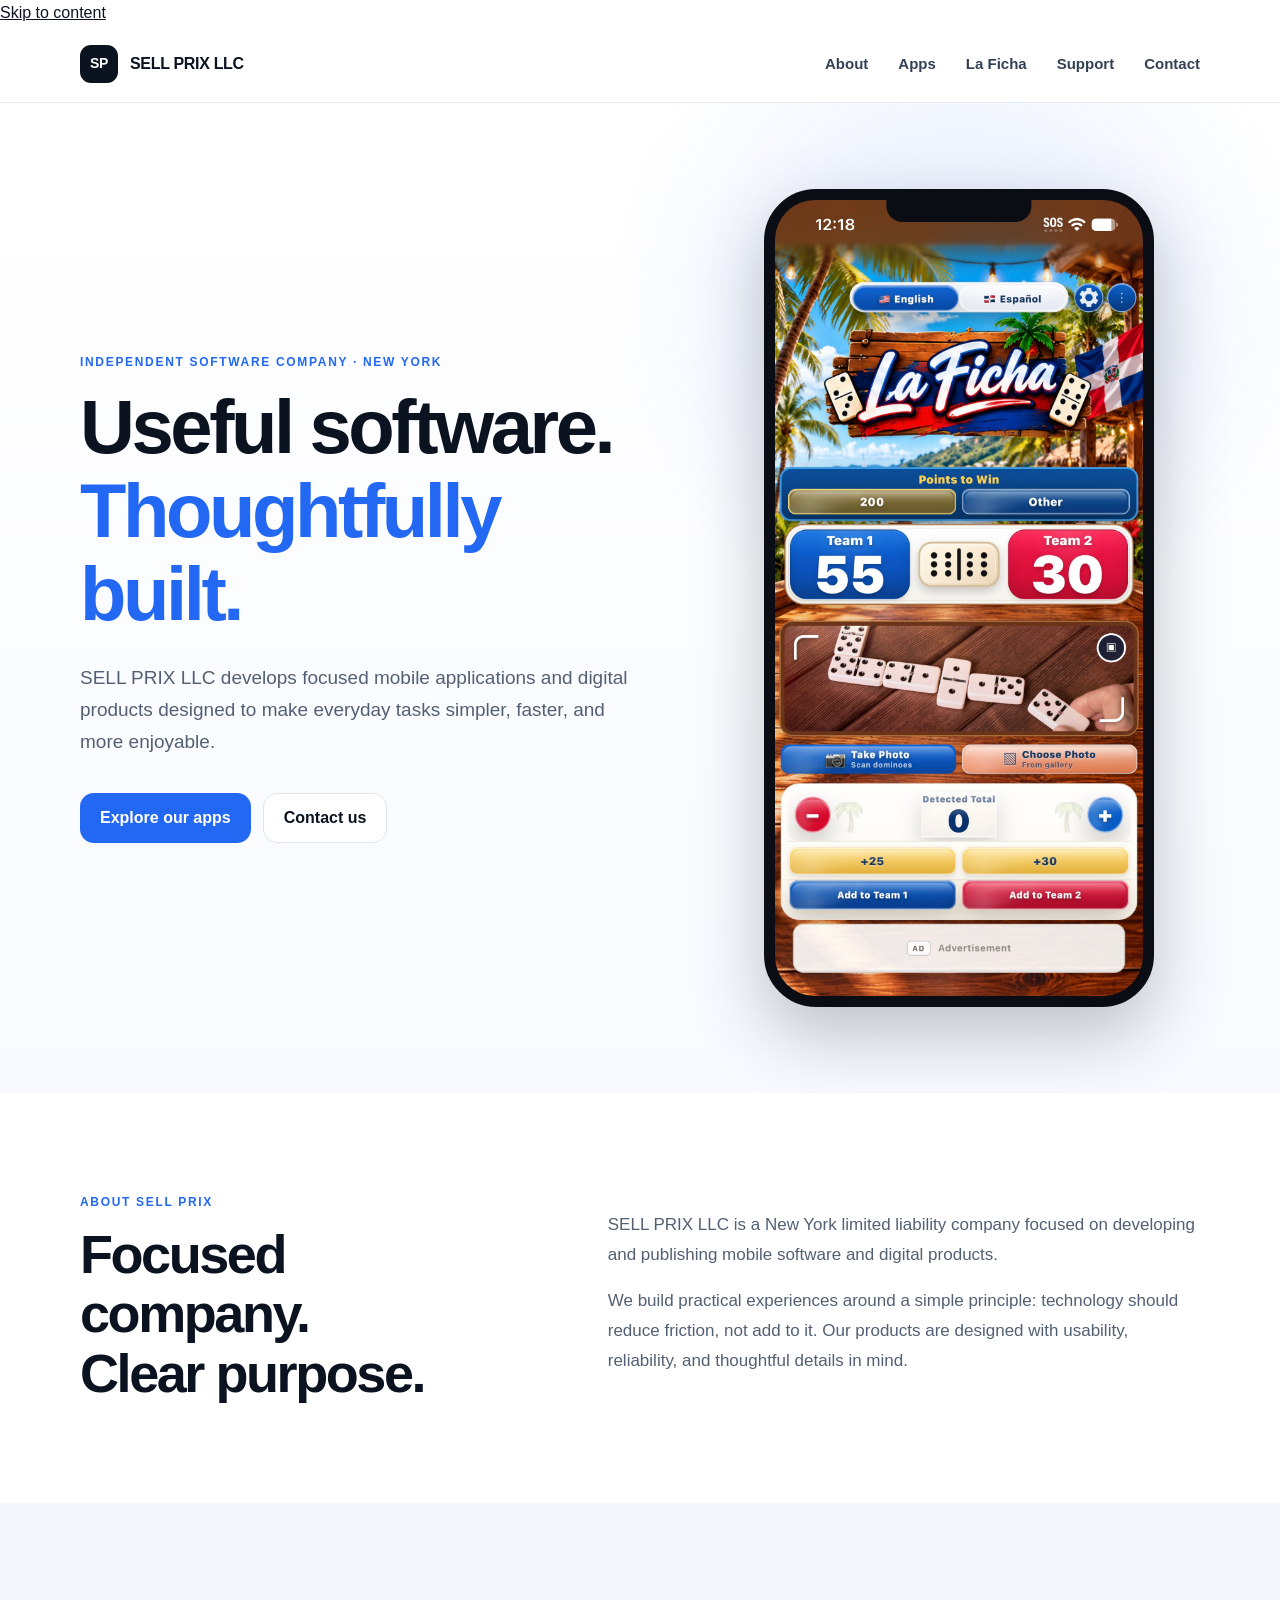
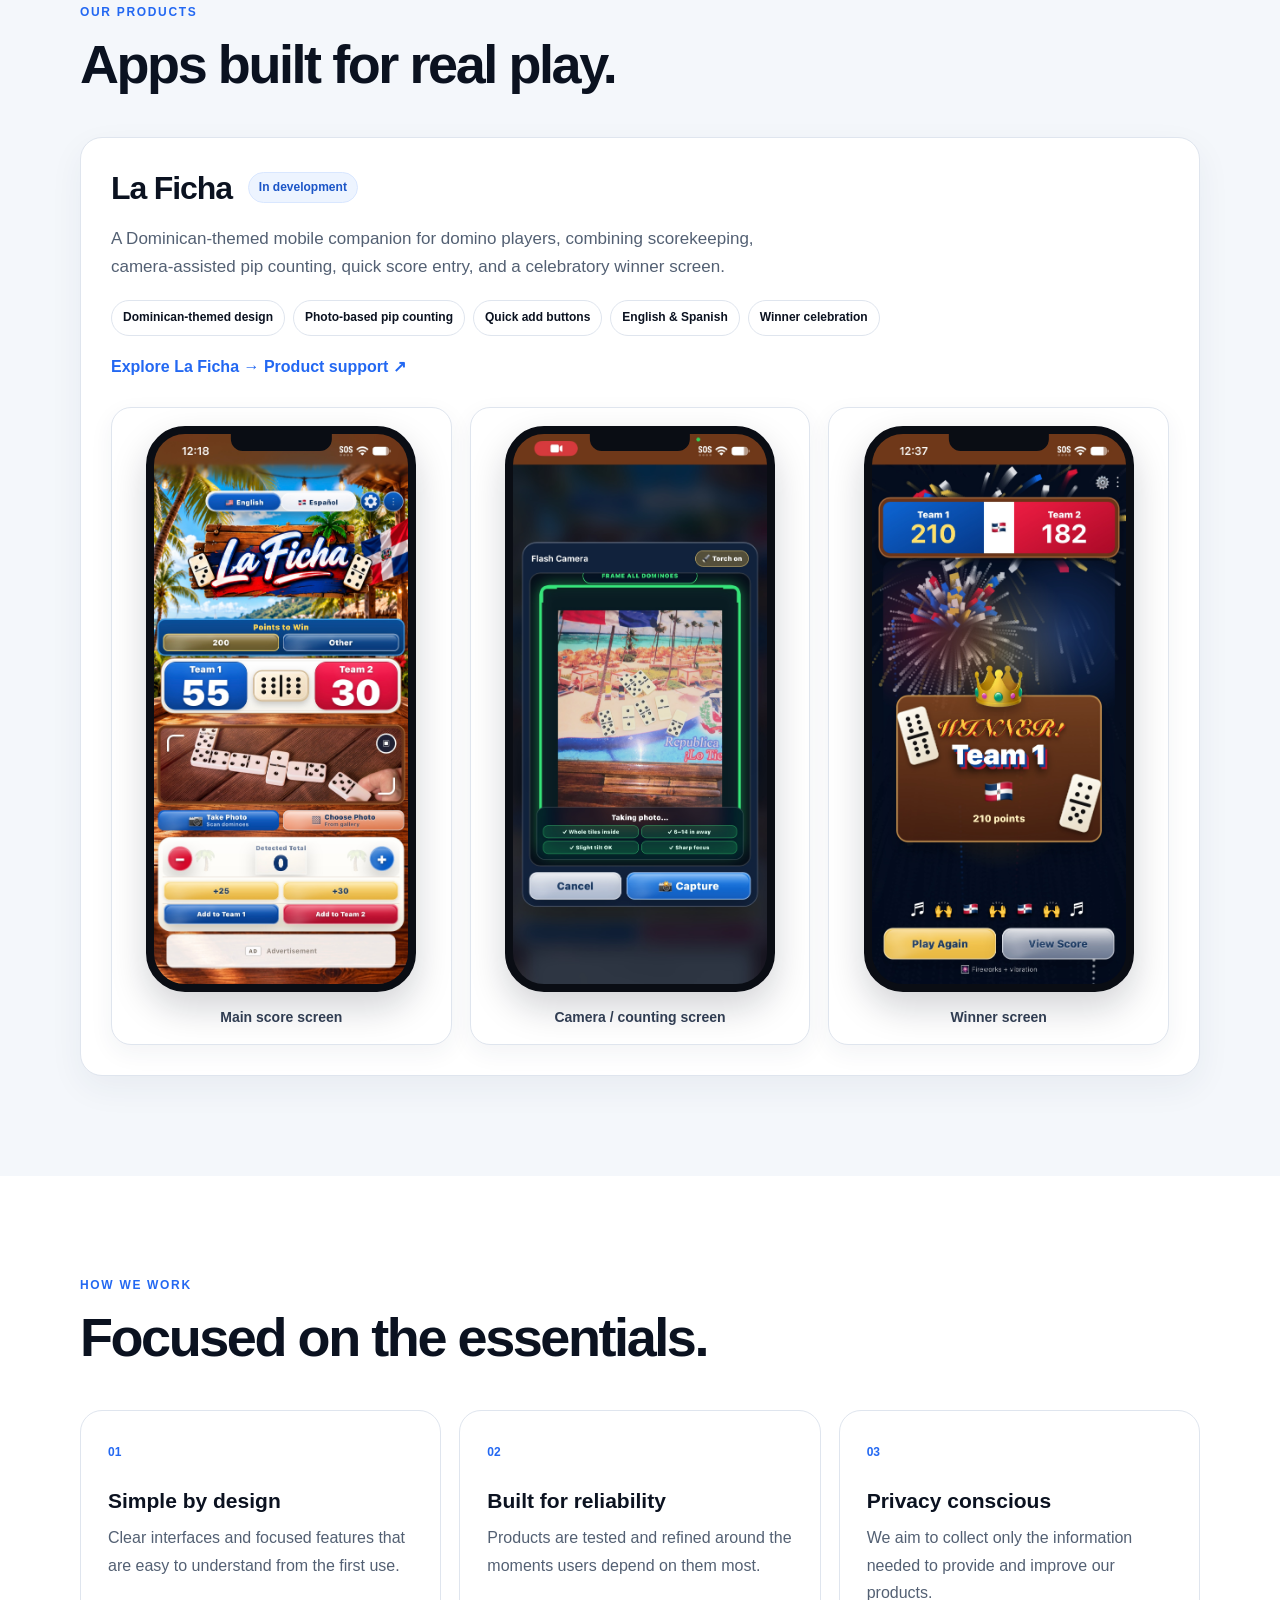
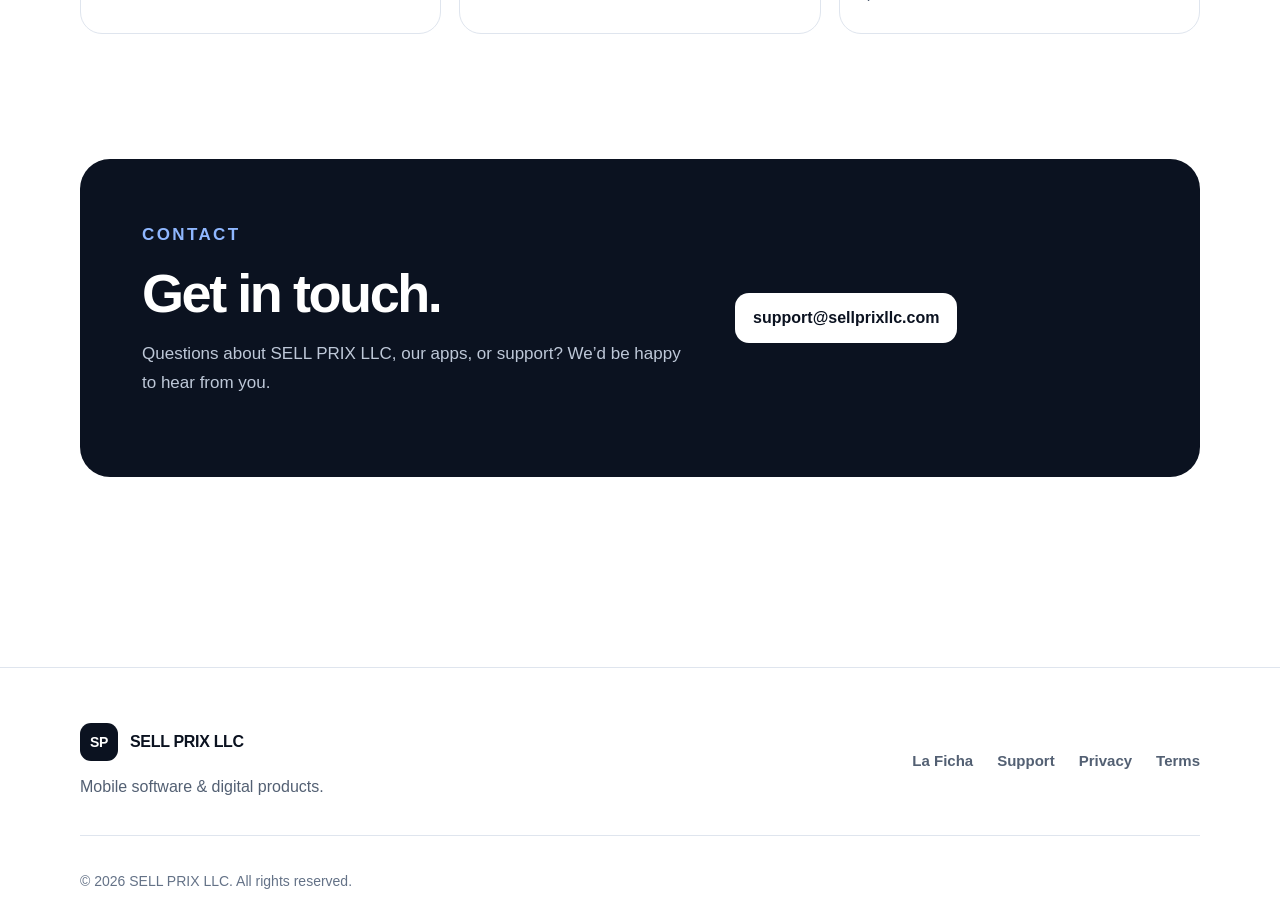
==== commit 6a5d9f8d: "Link to La Ficha product page, improve homepage metadata, navigation and accessibly labeled controls" ====
--- a/index.html
+++ b/index.html
@@ -3,32 +3,45 @@
 <head>
   <meta charset="utf-8">
   <meta name="viewport" content="width=device-width, initial-scale=1">
-  <meta name="description" content="SELL PRIX LLC develops focused mobile software and digital products.">
+  <meta name="description" content="SELL PRIX LLC is an independent New York software company building thoughtful mobile apps and digital products, including La Ficha.">
+  <meta name="theme-color" content="#0b1220">
+  <link rel="canonical" href="https://sellprixllc.com/">
+  <link rel="icon" type="image/svg+xml" href="favicon.svg">
+  <meta property="og:type" content="website">
+  <meta property="og:site_name" content="SELL PRIX LLC">
+  <meta property="og:title" content="SELL PRIX LLC | Thoughtful Mobile Software">
+  <meta property="og:description" content="Independent New York software company building useful mobile apps, including the Dominican-inspired dominoes companion La Ficha.">
+  <meta property="og:url" content="https://sellprixllc.com/">
+  <meta property="og:image" content="https://sellprixllc.com/assets/la-ficha-main-score.jpeg">
+  <meta name="twitter:card" content="summary_large_image">
+  <script type="application/ld+json">{"@context":"https://schema.org","@type":"Organization","name":"SELL PRIX LLC","url":"https://sellprixllc.com/","email":"support@sellprixllc.com","description":"New York company developing mobile software and digital products."}</script>
   <title>SELL PRIX LLC | Mobile Software & Digital Products</title>
-  <link rel="stylesheet" href="styles.css?v=type-polish-20261015">
+  <link rel="stylesheet" href="styles.css?v=2026-refresh-1">
 </head>
 <body>
+  <a class="skip-link" href="#main-content">Skip to content</a>
   <header class="site-header">
     <div class="container nav-wrap">
       <a class="brand" href="index.html" aria-label="SELL PRIX LLC home">
         <span class="brand-mark">SP</span>
         <span>SELL PRIX LLC</span>
       </a>
-      <button class="nav-toggle" aria-label="Open navigation" aria-expanded="false">☰</button>
-      <nav class="nav-links" aria-label="Primary navigation">
+      <button class="nav-toggle" type="button" aria-label="Open navigation" aria-controls="primary-nav" aria-expanded="false">☰</button>
+      <nav class="nav-links" id="primary-nav" aria-label="Primary navigation">
         <a href="#about">About</a>
         <a href="#apps">Apps</a>
+        <a href="la-ficha.html">La Ficha</a>
         <a href="support.html">Support</a>
         <a href="#contact">Contact</a>
       </nav>
     </div>
   </header>
 
-  <main>
+  <main id="main-content">
     <section class="hero">
       <div class="container hero-grid">
         <div>
-          <p class="eyebrow">Independent software company · New York</p>
+          <p class="eyebrow">Independent software company · New&nbsp;York</p>
           <h1>Useful software.<br><span>Thoughtfully built.</span></h1>
           <p class="hero-copy">SELL PRIX LLC develops focused mobile applications and digital products designed to make everyday tasks simpler, faster, and more enjoyable.</p>
           <div class="hero-actions">
@@ -76,7 +89,10 @@
               <span>English & Spanish</span>
               <span>Winner celebration</span>
             </div>
-            <a class="text-link" href="support.html">La Ficha support →</a>
+            <div class="product-actions">
+              <a class="text-link" href="la-ficha.html">Explore La Ficha <span aria-hidden="true">→</span></a>
+              <a class="text-link secondary-text-link" href="support.html">Product support <span aria-hidden="true">↗</span></a>
+            </div>
           </div>
           <div class="screenshot-grid">
             <figure class="shot-card">
@@ -153,6 +169,7 @@
         <p>Mobile software & digital products.</p>
       </div>
       <div class="footer-links">
+        <a href="la-ficha.html">La Ficha</a>
         <a href="support.html">Support</a>
         <a href="privacy.html">Privacy</a>
         <a href="terms.html">Terms</a>
--- a/styles.css
+++ b/styles.css
@@ -245,7 +245,9 @@
   }
   .nav-links.open { display: flex; }
   .nav-links a { width: 100%; padding: 12px 0; }
-  .hero-grid { grid-template-columns: 1fr; min-height: auto; gap: 65px; padding: 70px 0; }
+  .hero-grid { grid-template-columns: 1fr; min-height: auto; gap: 44px; padding: 54px 0; }
+  .hero-copy { margin-top: 22px; }
+  .hero-actions { margin-top: 27px; }
   .phone-shell { transform: none; }
   .split, .contact-box { grid-template-columns: 1fr; gap: 28px; }
   .cards { grid-template-columns: 1fr; }
@@ -256,13 +258,26 @@
 }
 @media (max-width: 520px) {
   .container { width: min(100% - 28px, 1120px); }
+  .hero-grid { gap: 36px; padding: 40px 0 46px; }
+  .hero .eyebrow { font-size: 11px; letter-spacing: .1em; margin-bottom: 10px; }
   .hero h1 { font-size: clamp(36px, 10.1vw, 47px); }
-  .hero-copy { font-size: 17px; }
-  .section { padding: 76px 0; }
+  .hero-copy { font-size: 17px; line-height: 1.6; margin-top: 18px; }
+  .hero-actions { gap: 10px; margin-top: 24px; }
+  .hero-actions .button { min-height: 48px; padding-inline: 17px; }
+  .section { padding: 60px 0; }
+  .section .eyebrow { margin-bottom: 10px; }
   .section h2 { font-size: clamp(31px, 8.3vw, 39px); }
-  .product-card { padding: 20px; }
-  .contact-box { width: min(100% - 20px, 1120px); padding: 34px 24px; }
-  .page-hero { padding: 64px 0 42px; }
+  .product-card { padding: 20px; margin-top: 28px; }
+  .cards { margin-top: 28px; gap: 14px; }
+  .info-card { padding: 24px; }
+  .contact-box { width: min(100% - 20px, 1120px); padding: 32px 24px; }
+  .contact-section { padding-top: 16px; }
+  .site-footer { margin-top: 56px; padding: 40px 0 24px; }
+  .footer-grid { gap: 22px; }
+  .copyright { padding-top: 22px; margin-top: 24px; }
+  .page-hero { padding: 52px 0 36px; }
+  .content-page { padding: 36px 0 68px; }
+  .support-grid { margin-top: 8px; gap: 14px; }
   .page-hero h1 { font-size: clamp(34px, 9vw, 42px); }
   .content-narrow h2 { margin-top: 34px; font-size: 23px; }
 }
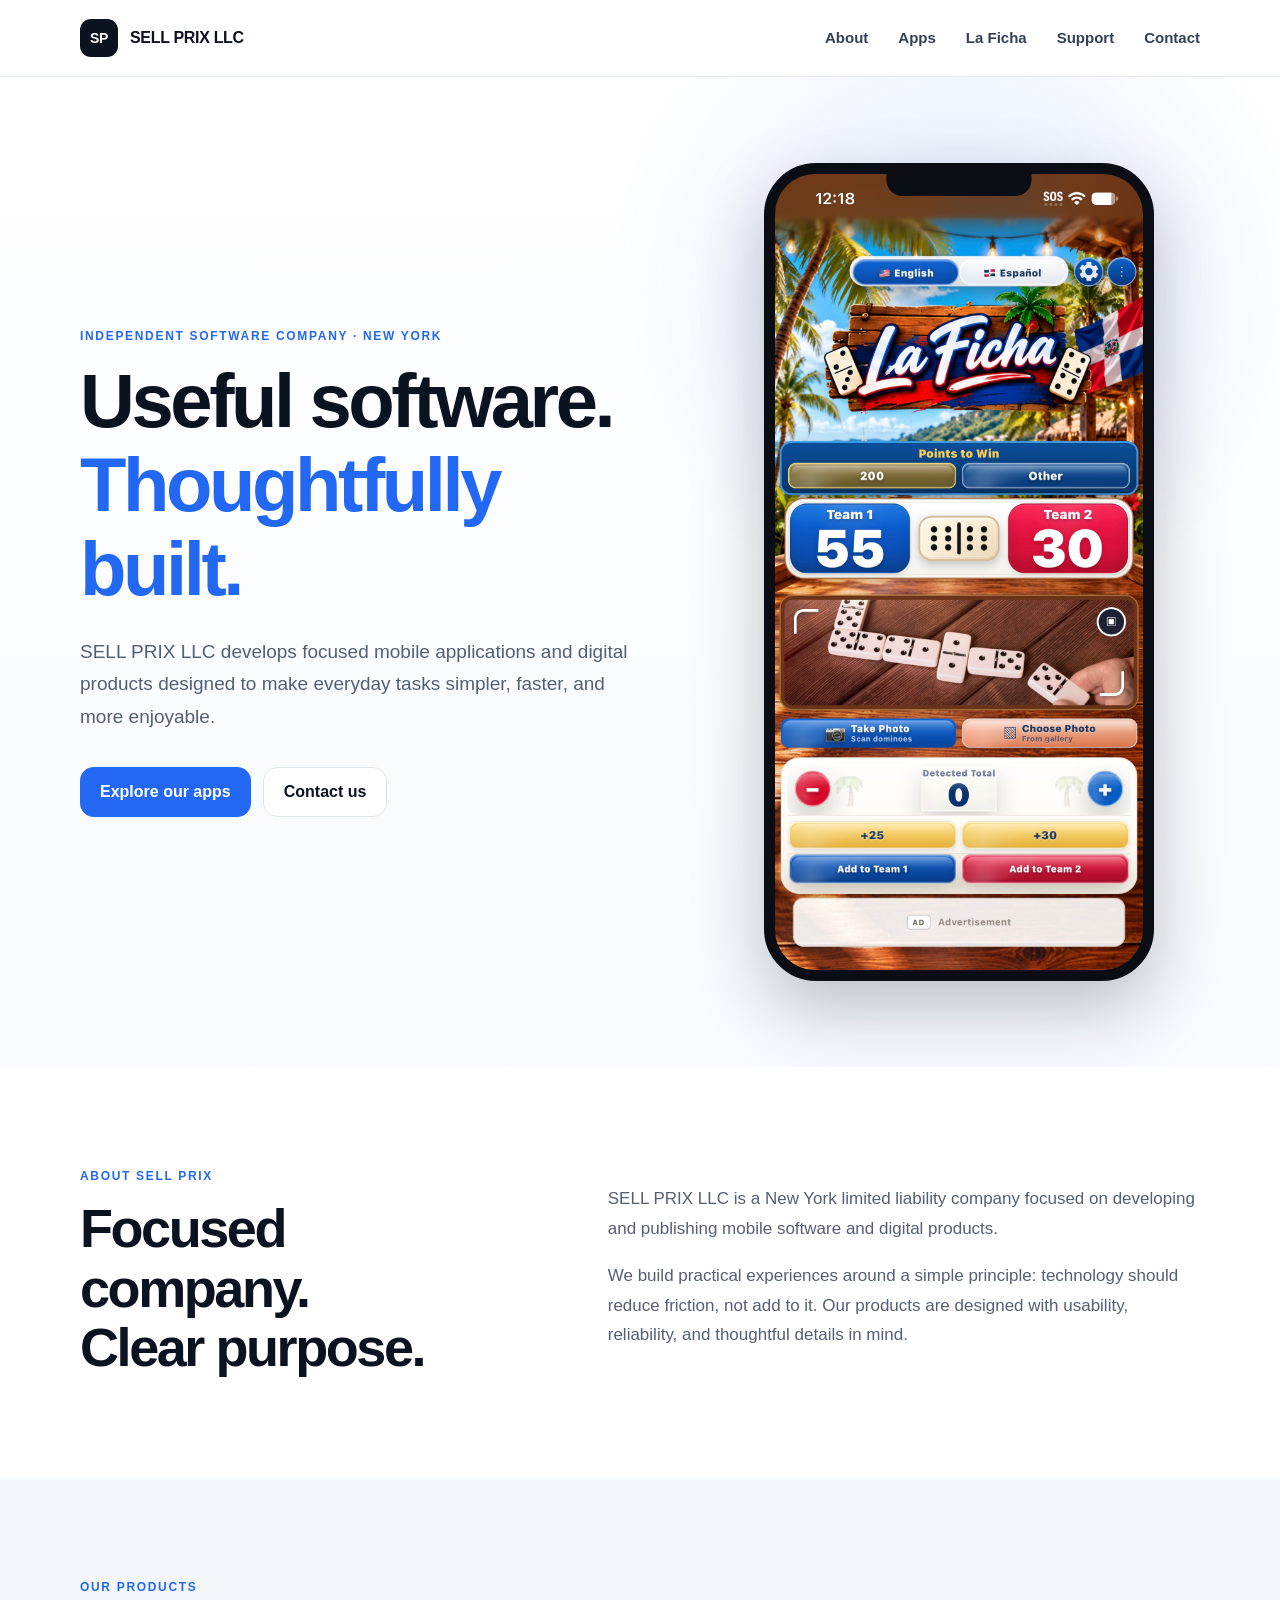
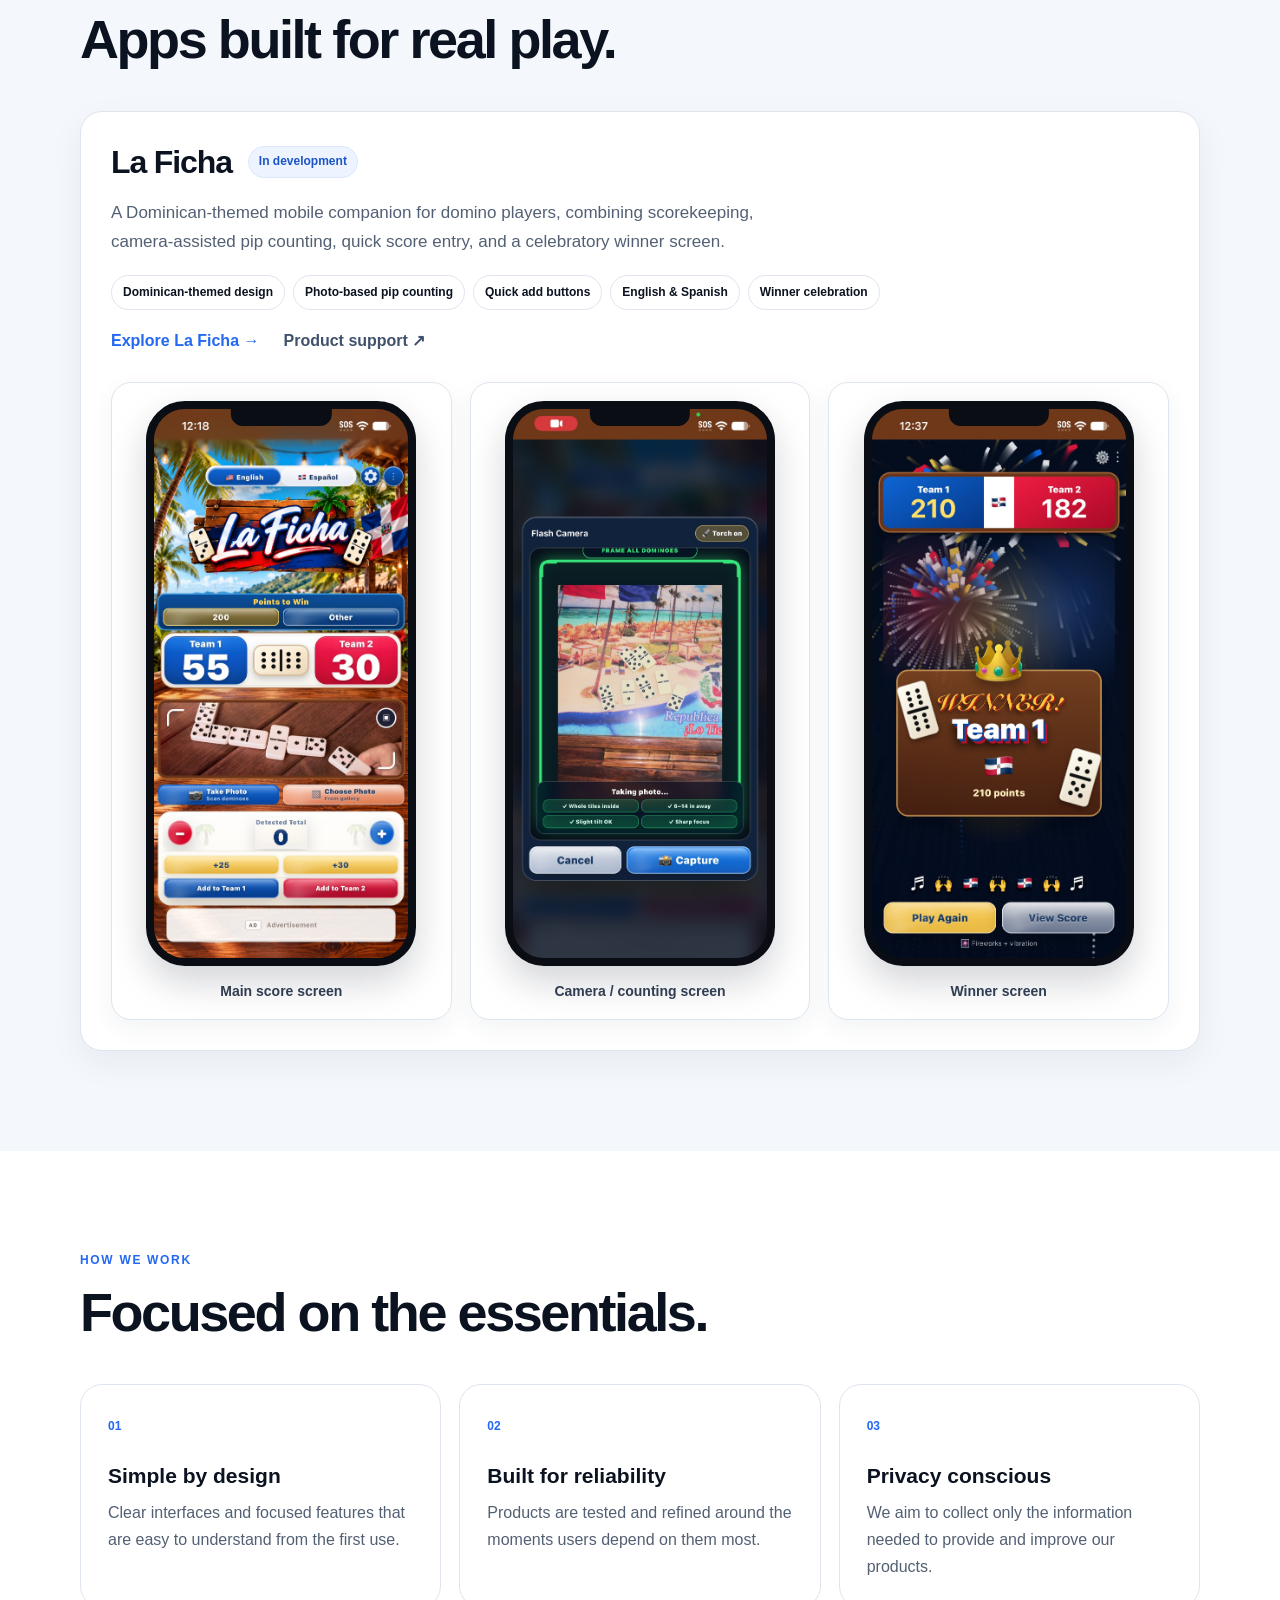
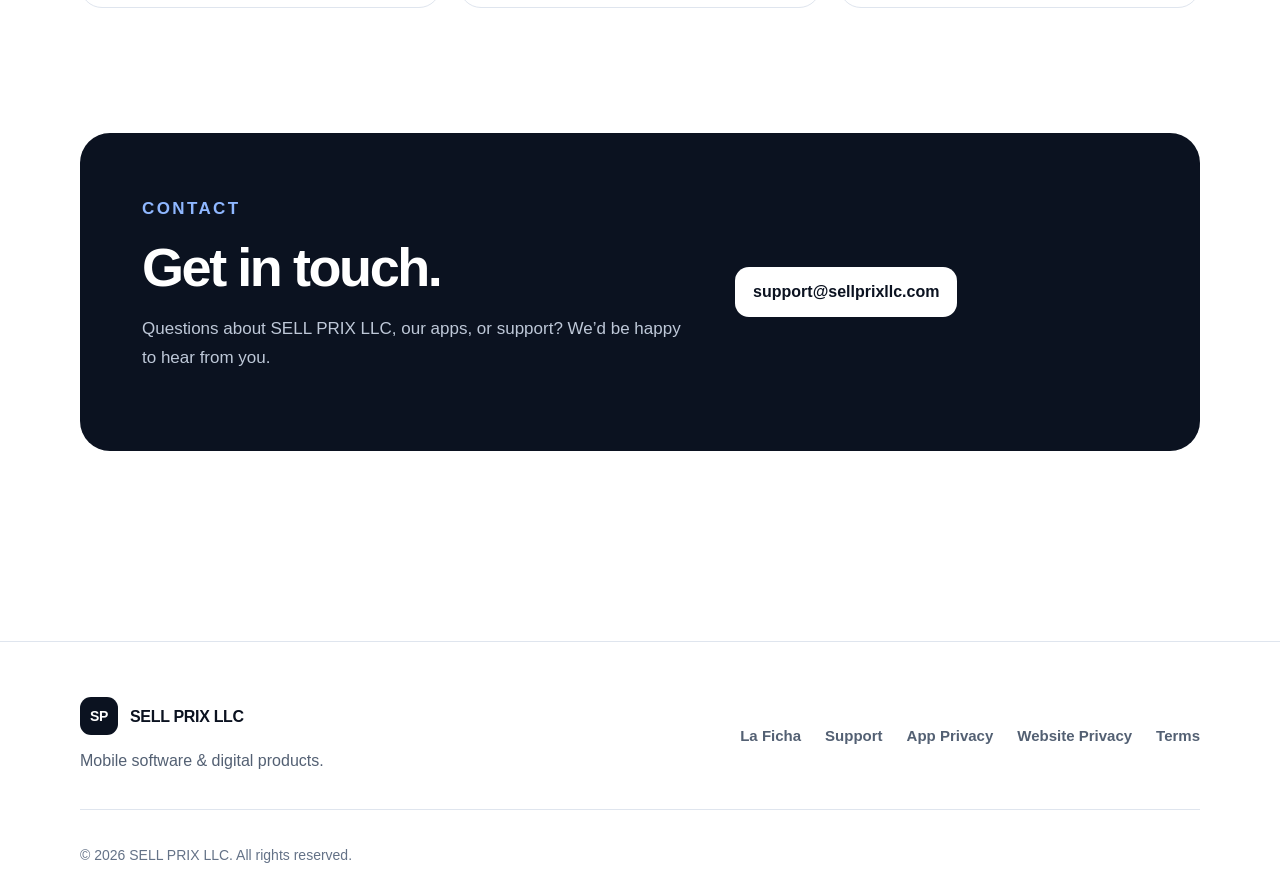
==== commit ad5dd847: "Add dedicated La Ficha app privacy policy link to company website footer" ====
--- a/index.html
+++ b/index.html
@@ -171,7 +171,8 @@
       <div class="footer-links">
         <a href="la-ficha.html">La Ficha</a>
         <a href="support.html">Support</a>
-        <a href="privacy.html">Privacy</a>
+        <a href="la-ficha-privacy.html">App Privacy</a>
+        <a href="privacy.html">Website Privacy</a>
         <a href="terms.html">Terms</a>
       </div>
     </div>
--- a/styles.css
+++ b/styles.css
@@ -281,3 +281,239 @@
   .page-hero h1 { font-size: clamp(34px, 9vw, 42px); }
   .content-narrow h2 { margin-top: 34px; font-size: 23px; }
 }
+
+
+/* 2026 refinements — global clarity, interaction feedback, and accessible navigation.
+   Existing screenshot, hero-phone, and gallery-phone rules above are deliberately unchanged. */
+:root { color-scheme: light; }
+a, button { -webkit-tap-highlight-color: transparent; }
+a:focus-visible, button:focus-visible, summary:focus-visible {
+  outline: 3px solid #2368f2;
+  outline-offset: 4px;
+}
+.skip-link {
+  position: fixed;
+  top: 8px;
+  left: 12px;
+  z-index: 200;
+  transform: translateY(-160%);
+  background: #0b1220;
+  color: white;
+  font-weight: 750;
+  padding: 12px 18px;
+  border-radius: 12px;
+  text-decoration: none;
+}
+.skip-link:focus { transform: translateY(0); }
+.site-header { -webkit-backdrop-filter: blur(18px); }
+.brand-mark { transition: box-shadow .2s ease; }
+.brand:hover .brand-mark { box-shadow: 0 0 0 4px rgba(35,104,242,.12); }
+.nav-links a {
+  position: relative;
+  padding: 8px 0;
+  transition: color .18s ease;
+}
+.nav-links a[aria-current="page"] { color: var(--blue-dark); }
+.nav-links a:hover, .nav-links a:focus-visible { color: var(--blue-dark); }
+.button {
+  transition: background-color .18s ease, border-color .18s ease, box-shadow .18s ease, transform .18s ease;
+}
+.button:hover { transform: translateY(-2px); }
+.button.primary:hover { background: var(--blue-dark); box-shadow: 0 10px 28px rgba(35,104,242,.2); }
+.button.secondary:hover { border-color: #9bbbf8; box-shadow: 0 8px 24px rgba(11,18,32,.07); }
+.button.light-button:hover { background: #f0f5ff; box-shadow: 0 12px 25px rgba(0,0,0,.12); }
+.text-link { text-underline-offset: 4px; }
+.text-link:hover { text-decoration: underline; }
+.product-actions { display: flex; flex-wrap: wrap; align-items: center; gap: 12px 24px; }
+.secondary-text-link { color: #40526b; }
+.info-card, .support-card, .feature-card {
+  transition: border-color .18s ease, box-shadow .18s ease, transform .18s ease;
+}
+.info-card:hover, .support-card:hover, .feature-card:hover {
+  border-color: #cbd9f3;
+  box-shadow: 0 14px 32px rgba(30,46,77,.065);
+  transform: translateY(-2px);
+}
+.footer-links a { transition: color .18s ease; }
+.footer-links a:hover { color: var(--blue-dark); text-decoration: underline; text-underline-offset: 4px; }
+.contact-secondary-link {
+  color: #d6e5ff;
+  font-size: 15px;
+  text-decoration: underline;
+  text-underline-offset: 4px;
+  overflow-wrap: anywhere;
+}
+.contact-secondary-link:hover { color: white; }
+.section-intro {
+  max-width: 64ch;
+  margin: 18px 0 0;
+  font-size: 17px;
+  line-height: 1.75;
+  color: var(--muted-ink);
+}
+
+/* Dedicated La Ficha product page */
+.product-hero {
+  overflow: hidden;
+  background: radial-gradient(circle at 75% 20%, rgba(35,104,242,.13), transparent 36%),
+              linear-gradient(180deg, #fff 0%, #f7faff 100%);
+}
+.product-hero-grid {
+  min-height: 650px;
+  display: grid;
+  grid-template-columns: 1.08fr .92fr;
+  gap: 62px;
+  align-items: center;
+  padding: 72px 0;
+}
+.product-hero-copy { min-width: 0; }
+.product-hero-copy > .product-title-row { margin: 0 0 18px; }
+.product-hero h1 {
+  margin: 0;
+  max-width: 740px;
+  letter-spacing: -.05em;
+  line-height: 1.08;
+  font-size: clamp(42px, 5.5vw, 68px);
+}
+.product-hero h1 span { color: var(--blue); }
+.product-lead {
+  max-width: 62ch;
+  margin: 23px 0 0;
+  font-size: clamp(17px, 1.7vw, 19px);
+  line-height: 1.7;
+  color: var(--muted-ink);
+}
+.product-hero .hero-actions { margin-top: 27px; }
+.launch-note {
+  max-width: 62ch;
+  margin: 20px 0 0;
+  color: #576780;
+  font-size: 14px;
+  line-height: 1.65;
+}
+.feature-grid {
+  margin-top: 36px;
+  display: grid;
+  grid-template-columns: repeat(2,minmax(0,1fr));
+  gap: 18px;
+}
+.feature-card {
+  padding: 29px;
+  border: 1px solid var(--line);
+  border-radius: 22px;
+  background: white;
+}
+.feature-number {
+  display: inline-flex;
+  align-items: center;
+  justify-content: center;
+  min-width: 44px;
+  min-height: 44px;
+  border: 1px solid #dce8ff;
+  border-radius: 13px;
+  background: #f2f7ff;
+  color: var(--blue-dark);
+  font-size: 13px;
+  font-weight: 850;
+}
+.feature-card h3 {
+  margin: 20px 0 9px;
+  font-size: 22px;
+  line-height: 1.3;
+  letter-spacing: -.025em;
+}
+.feature-card p {
+  margin: 0;
+  max-width: 53ch;
+  font-size: 16px;
+  line-height: 1.75;
+  color: var(--muted-ink);
+}
+.faq-layout {
+  display: grid;
+  grid-template-columns: .83fr 1.17fr;
+  gap: clamp(30px, 6vw, 82px);
+  align-items: start;
+}
+.faq-list { display: grid; gap: 12px; min-width: 0; }
+.faq-item {
+  background: #fff;
+  border: 1px solid #e0e7f2;
+  border-radius: 16px;
+  box-shadow: 0 5px 14px rgba(30,46,77,.025);
+  overflow: hidden;
+}
+.faq-item summary {
+  cursor: pointer;
+  display: flex;
+  align-items: center;
+  justify-content: space-between;
+  gap: 14px;
+  padding: 18px 20px;
+  font-size: 17px;
+  font-weight: 750;
+  line-height: 1.4;
+  list-style: none;
+}
+.faq-item summary::-webkit-details-marker { display: none; }
+.faq-item summary::after {
+  content: "+";
+  flex: 0 0 auto;
+  display: grid;
+  place-items: center;
+  width: 29px;
+  height: 29px;
+  border-radius: 50%;
+  color: var(--blue-dark);
+  background: #eff5ff;
+  font-size: 22px;
+  font-weight: 450;
+  line-height: 1;
+}
+.faq-item[open] summary::after { content: "−"; }
+.faq-item[open] summary { color: #194da9; }
+.faq-item p {
+  margin: 0;
+  padding: 0 20px 20px;
+  color: var(--muted-ink);
+  font-size: 16px;
+  line-height: 1.75;
+}
+.support-faq { padding-top: 24px; }
+
+@media (max-width: 980px) {
+  .product-hero-grid { grid-template-columns: 1fr 1fr; gap: 32px; }
+}
+@media (max-width: 820px) {
+  .nav-links {
+    box-shadow: 0 12px 24px rgba(11,18,32,.09);
+    border-top: 1px solid var(--line);
+  }
+  .nav-links.open { animation: nav-appear .18s ease-out; }
+  .nav-links a { padding: 13px 6px; border-radius: 8px; }
+  .nav-links a[aria-current="page"] { background: #f0f5ff; padding-left: 12px; }
+  .product-hero-grid { grid-template-columns: 1fr; gap: 40px; padding: 54px 0; min-height: 0; }
+  .faq-layout { grid-template-columns: 1fr; gap: 28px; }
+  .feature-grid { grid-template-columns: 1fr 1fr; }
+}
+@media (max-width: 520px) {
+  .product-hero-grid { gap: 36px; padding: 40px 0 46px; }
+  .product-hero h1 { font-size: clamp(36px, 10vw, 46px); }
+  .product-lead { font-size: 17px; line-height: 1.6; margin-top: 18px; }
+  .product-hero .hero-actions { margin-top: 24px; gap: 10px; }
+  .product-hero .button { padding-inline: 16px; }
+  .feature-grid { grid-template-columns: 1fr; gap: 13px; margin-top: 28px; }
+  .feature-card { padding: 24px; }
+  .faq-item summary { font-size: 16px; padding: 16px; }
+  .faq-item p { padding: 0 16px 17px; }
+  .section-intro { font-size: 16px; }
+  .product-actions { gap: 11px 20px; }
+}
+@keyframes nav-appear {
+  from { opacity: 0; transform: translateY(-6px); }
+  to { opacity: 1; transform: translateY(0); }
+}
+@media (prefers-reduced-motion: reduce) {
+  html { scroll-behavior: auto; }
+  *, *::before, *::after { animation-duration: .01ms !important; animation-iteration-count: 1 !important; transition-duration: .01ms !important; }
+}
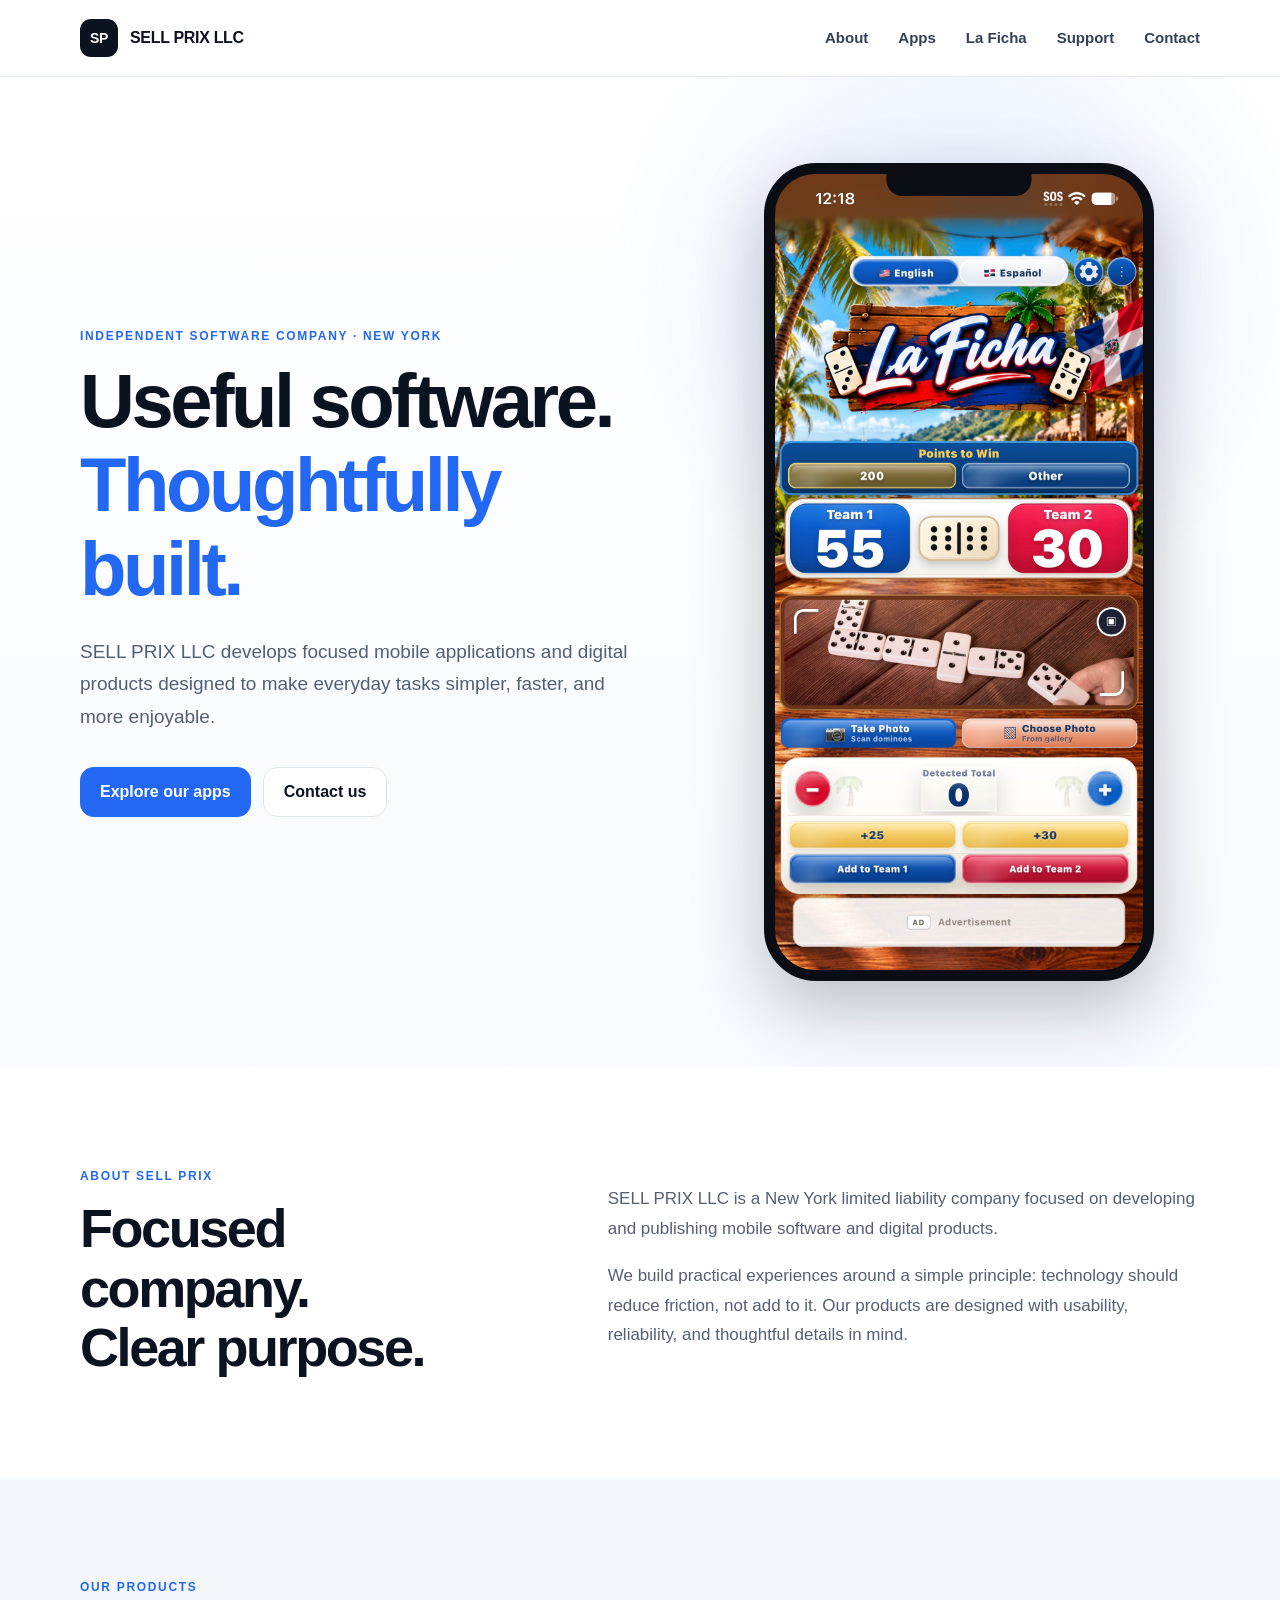
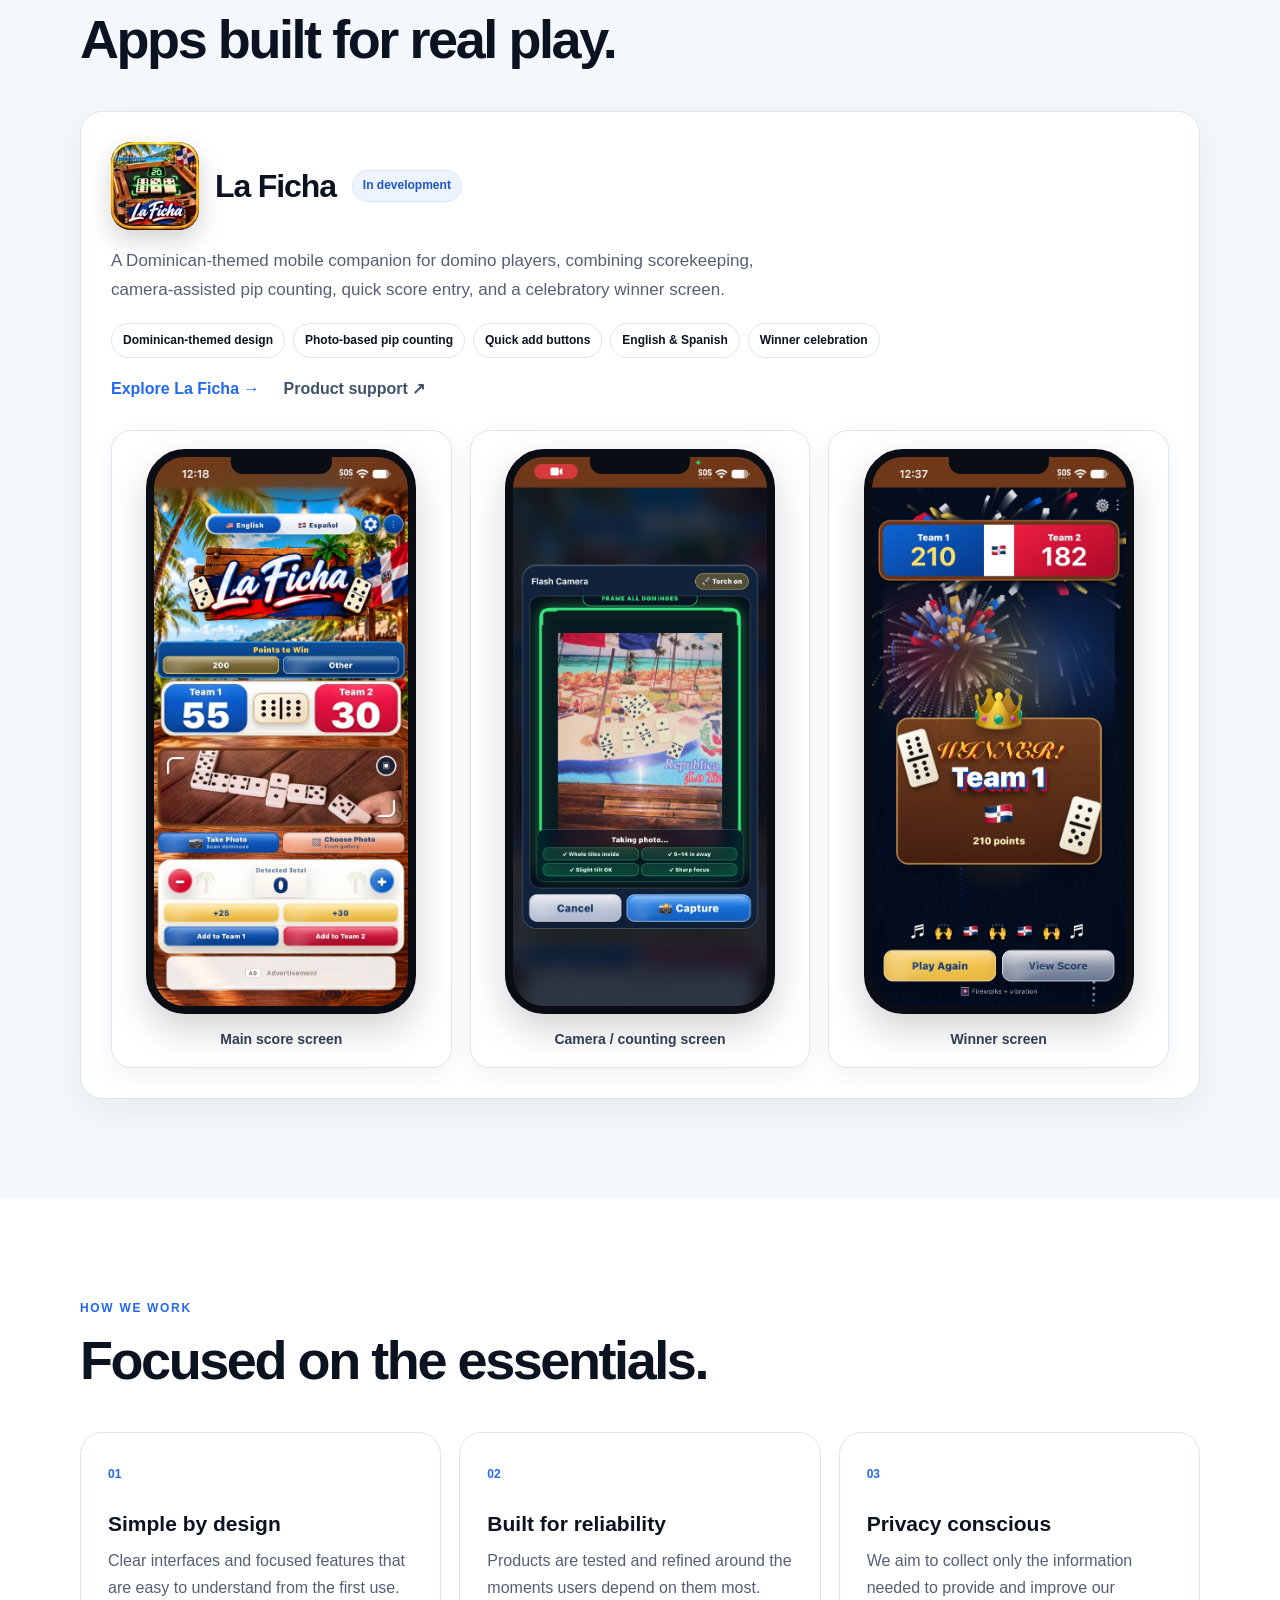
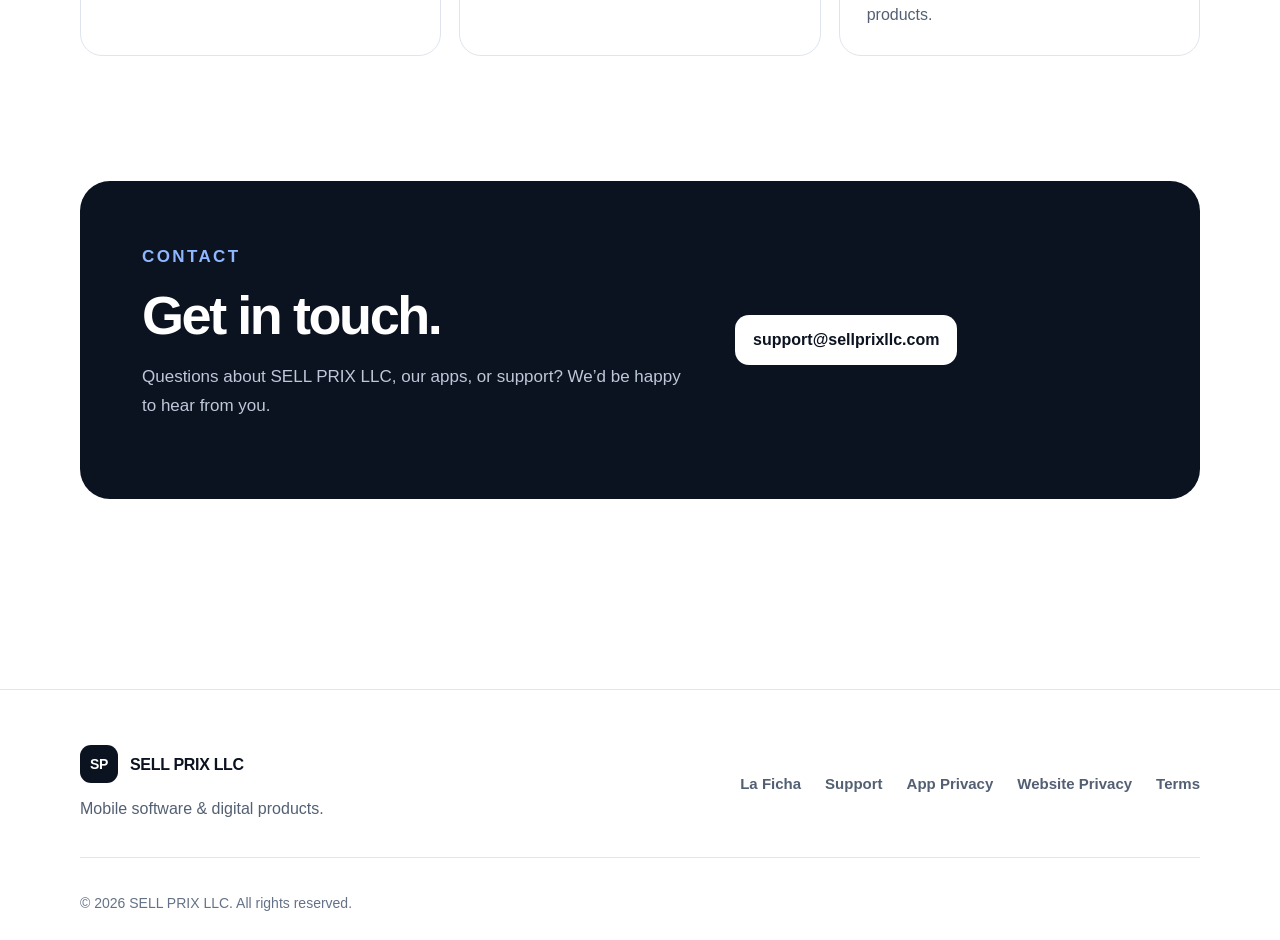
==== commit 8edcb829: "Show official La Ficha green scanner icon on company website" ====
--- a/index.html
+++ b/index.html
@@ -16,7 +16,7 @@
   <meta name="twitter:card" content="summary_large_image">
   <script type="application/ld+json">{"@context":"https://schema.org","@type":"Organization","name":"SELL PRIX LLC","url":"https://sellprixllc.com/","email":"support@sellprixllc.com","description":"New York company developing mobile software and digital products."}</script>
   <title>SELL PRIX LLC | Mobile Software & Digital Products</title>
-  <link rel="stylesheet" href="styles.css?v=2026-refresh-1">
+  <link rel="stylesheet" href="styles.css?v=20261016-icon">
 </head>
 <body>
   <a class="skip-link" href="#main-content">Skip to content</a>
@@ -78,6 +78,7 @@
         <article class="product-card product-card--full">
           <div class="product-copy">
             <div class="product-title-row">
+              <img class="app-brand-icon" src="assets/la-ficha-official-icon.webp" alt="La Ficha official app icon with a green domino scanner" width="88" height="88" loading="lazy" decoding="async">
               <h3>La Ficha</h3>
               <span class="status">In development</span>
             </div>
--- a/styles.css
+++ b/styles.css
@@ -517,3 +517,19 @@
   html { scroll-behavior: auto; }
   *, *::before, *::after { animation-duration: .01ms !important; animation-iteration-count: 1 !important; transition-duration: .01ms !important; }
 }
+
+/* La Ficha official green-scanner app icon: company website only. */
+.app-brand-icon {
+  display: block;
+  width: 88px;
+  height: 88px;
+  flex: 0 0 auto;
+  object-fit: cover;
+  border-radius: 20px;
+  box-shadow: 0 10px 24px rgba(11, 18, 32, .18);
+}
+.product-hero-copy .app-brand-icon { width: 104px; height: 104px; border-radius: 24px; }
+@media (max-width: 520px) {
+  .app-brand-icon { width: 76px; height: 76px; border-radius: 18px; }
+  .product-hero-copy .app-brand-icon { width: 88px; height: 88px; border-radius: 21px; }
+}
